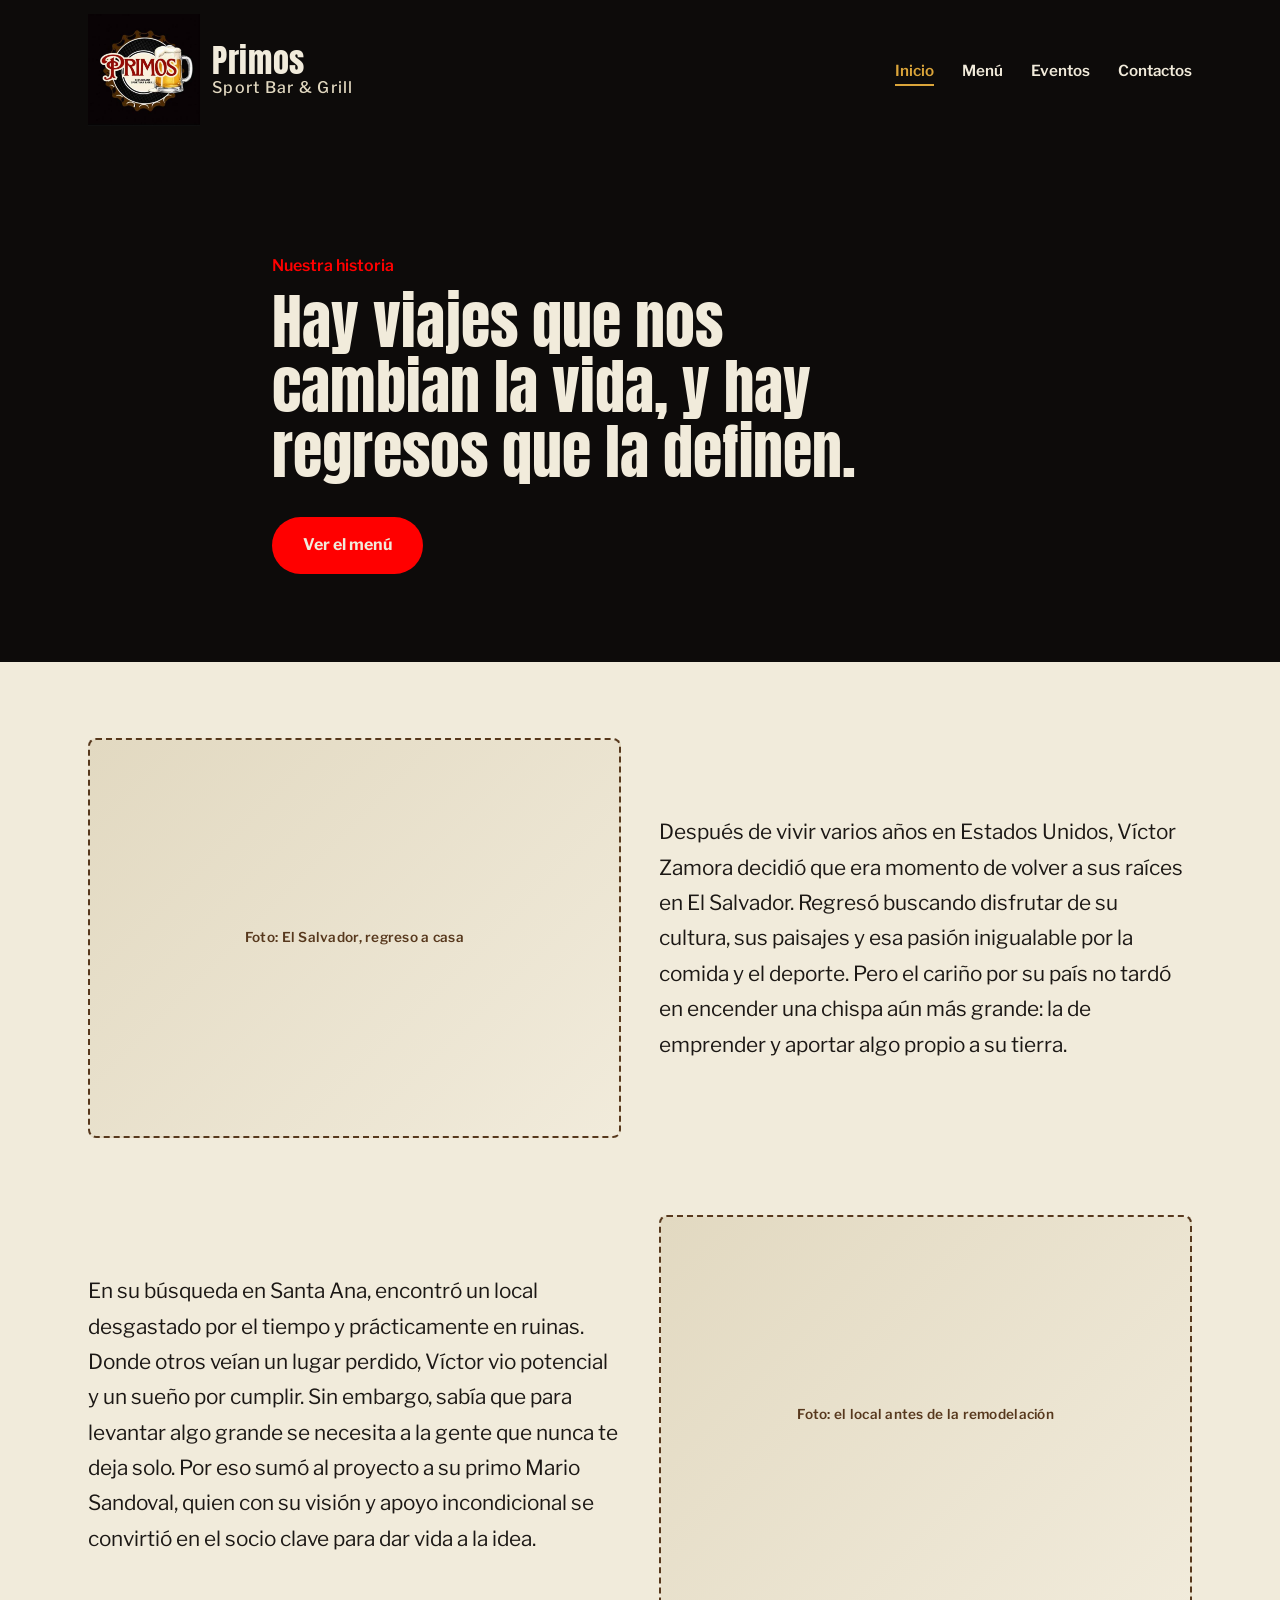
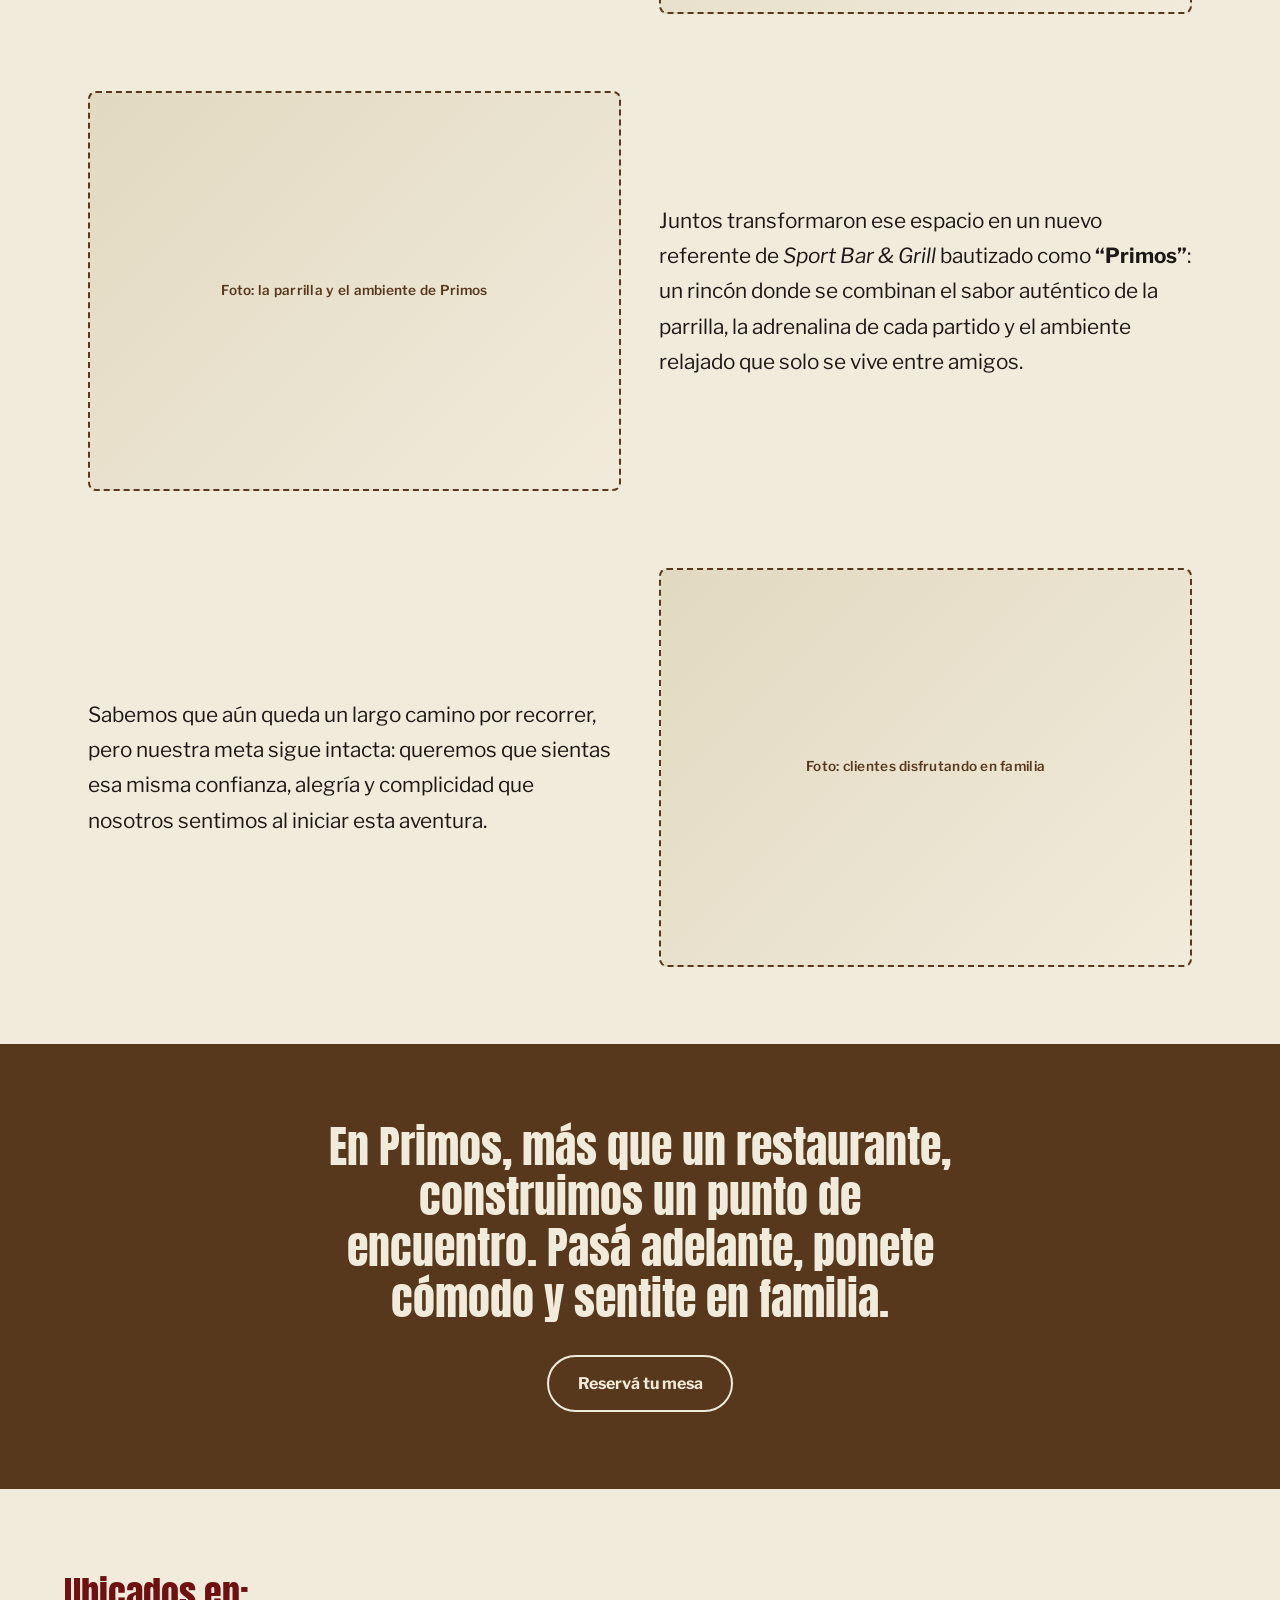
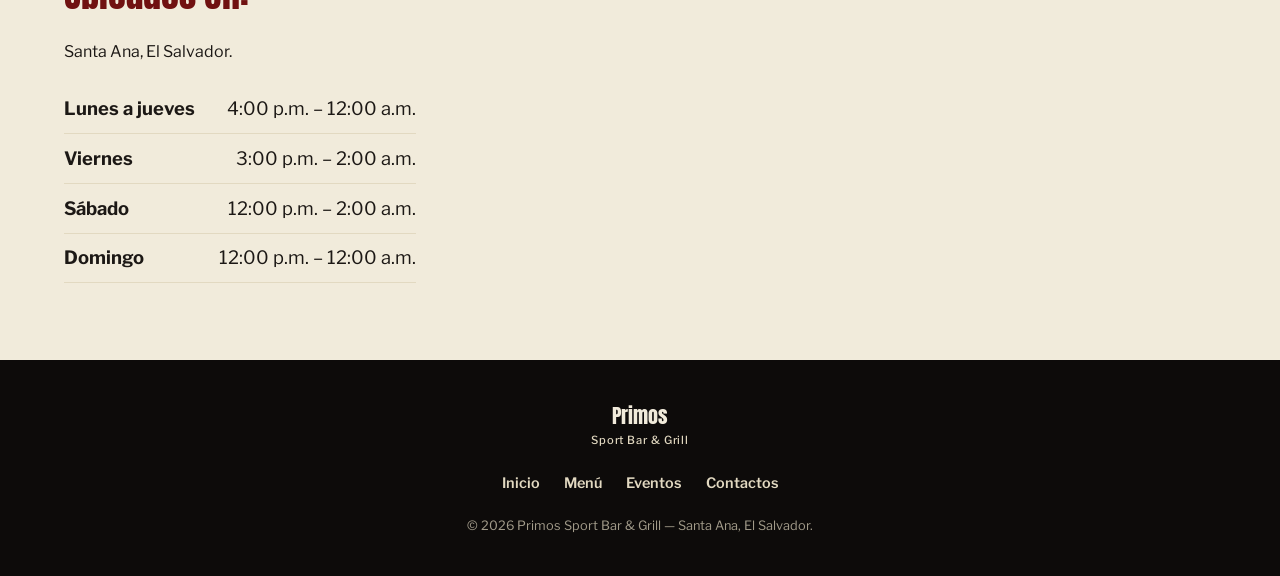
==== index.html @ 7d87e55e "css commit" ====
<!DOCTYPE html>
<html lang="es">
<head>
  <meta charset="UTF-8">
  <meta name="viewport" content="width=device-width, initial-scale=1.0">
  <title>Primos Sport Bar &amp; Grill | Santa Ana, El Salvador</title>
  <meta name="description" content="Primos Sport Bar & Grill en Santa Ana, El Salvador: parrilla, deporte y ambiente familiar en un mismo lugar.">

  <!-- Tipografías: Anton para titulares de impacto, Libre Franklin para el resto del contenido -->
  <link rel="preconnect" href="https://fonts.googleapis.com">
  <link rel="preconnect" href="https://fonts.gstatic.com" crossorigin>
  <link href="https://fonts.googleapis.com/css2?family=Anton&family=Libre+Franklin:ital,wght@0,400;0,500;0,600;0,700;1,400&display=swap" rel="stylesheet">

  <link rel="stylesheet" href="css/styles.css">
</head>
<body>

  <!-- ===================== ENCABEZADO Y NAVEGACIÓN ===================== -->
  <header class="site-header">
    <div class="site-header__inner">

      <!-- Espacio reservado para el logo definitivo del restaurante -->
      <a href="index.html" class="logo-slot" aria-label="Primos Sport Bar & Grill, ir al inicio">
           <img src="img/primos_logos.jpg" alt="LOGO" class="logo-slot__img">
        <span class="logo-slot__wordmark">Primos<span class="logo-slot__tag">Sport Bar &amp; Grill</span></span>
      </a>

      <nav class="main-nav" aria-label="Navegación principal">
        <ul>
          <li><a href="index.html" aria-current="page">Inicio</a></li>
          <li><a href="menu.html">Menú</a></li>
          <li><a href="eventos.html">Eventos</a></li>
          <li><a href="contactos.html">Contactos</a></li>
        </ul>
      </nav>

    </div>
  </header>

  <main>

    <!-- ===================== HERO / PRIMERA LÍNEA EN GRANDE ===================== -->
    <section class="hero">
      <div class="hero__inner">
        <p class="hero__eyebrow">Nuestra historia</p>
        <h1 class="hero__line">Hay viajes que nos cambian la vida, y hay regresos que la definen.</h1>
        <a href="menu.html" class="btn btn--primary hero__cta">Ver el menú</a>
      </div>
    </section>

    <!-- ===================== HISTORIA: PÁRRAFOS CON IMAGEN AL LADO ===================== -->
    <section class="story" aria-label="Historia de Primos">

      <article class="story__row">
        <div class="story__media" aria-hidden="true">
          <div class="story__photo-slot">
            <span>Foto: El Salvador, regreso a casa</span>
          </div>
        </div>
        <div class="story__text">
          <p>Después de vivir varios años en Estados Unidos, Víctor Zamora decidió que era momento de volver a sus raíces en El Salvador. Regresó buscando disfrutar de su cultura, sus paisajes y esa pasión inigualable por la comida y el deporte. Pero el cariño por su país no tardó en encender una chispa aún más grande: la de emprender y aportar algo propio a su tierra.</p>
        </div>
      </article>

      <article class="story__row story__row--reverse">
        <div class="story__media" aria-hidden="true">
          <div class="story__photo-slot">
            <span>Foto: el local antes de la remodelación</span>
          </div>
        </div>
        <div class="story__text">
          <p>En su búsqueda en Santa Ana, encontró un local desgastado por el tiempo y prácticamente en ruinas. Donde otros veían un lugar perdido, Víctor vio potencial y un sueño por cumplir. Sin embargo, sabía que para levantar algo grande se necesita a la gente que nunca te deja solo. Por eso sumó al proyecto a su primo Mario Sandoval, quien con su visión y apoyo incondicional se convirtió en el socio clave para dar vida a la idea.</p>
        </div>
      </article>

      <article class="story__row">
        <div class="story__media" aria-hidden="true">
          <div class="story__photo-slot">
            <span>Foto: la parrilla y el ambiente de Primos</span>
          </div>
        </div>
        <div class="story__text">
          <p>Juntos transformaron ese espacio en un nuevo referente de <em>Sport Bar &amp; Grill</em> bautizado como <strong>“Primos”</strong>: un rincón donde se combinan el sabor auténtico de la parrilla, la adrenalina de cada partido y el ambiente relajado que solo se vive entre amigos.</p>
        </div>
      </article>

      <article class="story__row story__row--reverse">
        <div class="story__media" aria-hidden="true">
          <div class="story__photo-slot">
            <span>Foto: clientes disfrutando en familia</span>
          </div>
        </div>
        <div class="story__text">
          <p>Sabemos que aún queda un largo camino por recorrer, pero nuestra meta sigue intacta: queremos que sientas esa misma confianza, alegría y complicidad que nosotros sentimos al iniciar esta aventura.</p>
        </div>
      </article>

    </section>

    <!-- ===================== CIERRE / LLAMADA A LA ACCIÓN EN GRANDE ===================== -->
    <section class="cta">
      <div class="cta__inner">
        <p class="cta__line">En Primos, más que un restaurante, construimos un punto de encuentro. Pasá adelante, ponete cómodo y sentite en familia.</p>
        <a href="contactos.html" class="btn btn--ghost">Reservá tu mesa</a>
      </div>
    </section>

    <!-- ===================== UBICACIÓN ===================== -->
    <section class="location" aria-labelledby="ubicacion-titulo">
      <div class="location__inner">
        <div class="location__text">
          <h2 id="ubicacion-titulo">Ubicados en:</h2>
          <p>Santa Ana, El Salvador.</p>
          <dl class="hours">
          <div class="hours__row">
            <dt>Lunes a jueves</dt>
              <dd><time>4:00 p.m.</time> – <time>12:00 a.m.</time></dd>
          </div>
          <div class="hours__row">
            <dt>Viernes</dt>
              <dd><time>3:00 p.m.</time> – <time>2:00 a.m.</time></dd>
          </div>
          <div class="hours__row">
            <dt>Sábado</dt>
              <dd><time>12:00 p.m.</time> – <time>2:00 a.m.</time></dd>
          </div>
          <div class="hours__row">
            <dt>Domingo</dt>
              <dd><time>12:00 p.m.</time> – <time>12:00 a.m.</time></dd>
          </div>
          </dl>
        </div>
        <div class="location__map">
          <!-- Mapa de referencia; se ajustará el punto exacto cuando se confirme la dirección final -->
          <iframe
            title="Ubicación de Primos Sport Bar & Grill en Santa Ana, El Salvador"
            src="https://www.google.com/maps/embed?pb=!1m18!1m12!1m3!1d3871.67476784816!2d-89.57222852582801!3d13.97795429201928!2m3!1f0!2f0!3f0!3m2!1i1024!2i768!4f13.1!3m3!1m2!1s0x8f62e900625b435f%3A0x1574dca2bbc0689b!2sPRIMOS%20SPORT%20BAR%20%26%20GRILL!5e0!3m2!1ses-419!2sus!4v1790543238806!5m2!1ses-419!2sus" width="600" height="450" style="border:0;" allowfullscreen="" loading="lazy" referrerpolicy="strict-origin-when-cross-origin"
            loading="lazy"
            referrerpolicy="no-referrer-when-downgrade">
          </iframe>
        </div>
      </div>
    </section>

  </main>

  <!-- ===================== PIE DE PÁGINA ===================== -->
  <footer class="site-footer">
    <div class="site-footer__inner">
      <p class="site-footer__brand">Primos <span>Sport Bar &amp; Grill</span></p>
      <nav aria-label="Navegación del pie de página">
        <ul>
          <li><a href="index.html">Inicio</a></li>
          <li><a href="menu.html">Menú</a></li>
          <li><a href="eventos.html">Eventos</a></li>
          <li><a href="contactos.html">Contactos</a></li>
        </ul>
      </nav>
      <p class="site-footer__copy">&copy; 2026 Primos Sport Bar &amp; Grill — Santa Ana, El Salvador.</p>
    </div>
  </footer>

</body>
</html>
---- css/styles.css ----
/* =========================================================
   PRIMOS SPORT BAR & GRILL — Hoja de estilos (página Inicio)
   Paleta y tipografía definidas aquí se reutilizarán en las
   páginas de Menú, Eventos y Contactos para mantener una
   identidad visual consistente en todo el sitio.
   ========================================================= */

/* ---------- Tokens de diseño ---------- */
:root {
  /* Color — tomado directamente del logo de Primos:
     fondo negro, círculo crema, rótulo rojo vino, corona
     de tapa de botella en cuero/marrón y chop de cerveza dorado */
  --charcoal: #0d0b0a;          /* negro del fondo del logo */
  --charcoal-soft: #1c1815;
  --parchment: #f1ebdb;          /* crema del círculo interior */
  --parchment-dim: #e2d9c1;
  --flame: #ff0000;              /* rojo vino de "PRIMOS" */
  --flame-dark: #701111;
  --field: #57381d;              /* marrón cuero de la corona de tapa de botella */
  --gold: #dba53a;                /* dorado del chop de cerveza */
  --ink: #1c1815;
  --paper: #f1ebdb;

  /* Tipografía */
  --font-display: 'Anton', 'Arial Narrow', sans-serif;
  --font-body: 'Libre Franklin', 'Segoe UI', sans-serif;

  /* Espaciado */
  --gap-section: clamp(3rem, 6vw, 6rem);
  --gap-inner: clamp(1.25rem, 3vw, 2.5rem);
  --max-width: 72rem;
}

/* ---------- Reinicio básico ---------- */
* {
  box-sizing: border-box;
}

html {
  scroll-behavior: smooth;
}

body {
  margin: 0;
  font-family: var(--font-body);
  color: var(--ink);
  background: var(--paper);
  line-height: 1.6;
}

img {
  max-width: 100%;
  display: block;
}
.logo-slot__img {
  height: 7rem;
  width: auto;
}

a {
  color: inherit;
}

.btn {
  display: inline-block;
  font-family: var(--font-body);
  font-weight: 700;
  text-decoration: none;
  padding: 0.85em 1.8em;
  border-radius: 999px;
  border: 2px solid transparent;
  transition: transform 0.15s ease, background-color 0.15s ease;
}

.btn:hover,
.btn:focus-visible {
  transform: translateY(-2px);
}

.btn--primary {
  background: var(--flame);
  color: var(--parchment);
}

.btn--primary:hover,
.btn--primary:focus-visible {
  background: var(--flame-dark);
}

.btn--ghost {
  background: transparent;
  border-color: var(--parchment);
  color: var(--parchment);
}

.btn--ghost:hover,
.btn--ghost:focus-visible {
  background: var(--parchment);
  color: var(--field);
}

:focus-visible {
  outline: 3px solid var(--gold);
  outline-offset: 3px;
}

@media (prefers-reduced-motion: reduce) {
  * {
    scroll-behavior: auto !important;
    transition: none !important;
  }
}

/* =========================================================
   ENCABEZADO Y NAVEGACIÓN
   ========================================================= */
.site-header {
  background: var(--charcoal);
  color: var(--parchment);
  position: sticky;
  top: 0;
  z-index: 10;
}

.site-header__inner {
  max-width: var(--max-width);
  margin: 0 auto;
  padding: 0.9rem 1.5rem;
  display: flex;
  align-items: center;
  justify-content: space-between;
  gap: 1.5rem;
  flex-wrap: wrap;
}

.logo-slot {
  display: flex;
  align-items: center;
  gap: 0.75rem;
  text-decoration: none;
  color: inherit;
}

.logo-slot__placeholder {
  width: 3rem;
  height: 3rem;
  border: 2px dashed var(--flame);
  border-radius: 50%;
  display: flex;
  align-items: center;
  justify-content: center;
  font-family: var(--font-body);
  font-size: 0.6rem;
  letter-spacing: 0.05em;
  color: var(--flame);
  flex-shrink: 0;
}

.logo-slot__wordmark {
  font-family: var(--font-display);
  font-size: 2rem;
  letter-spacing: 0.02em;
  line-height: 1;
  display: flex;
  flex-direction: column;
}

.logo-slot__tag {
  font-family: var(--font-body);
  font-size: 1rem;
  font-weight: 500;
  letter-spacing: 0.08em;
  color: var(--parchment-dim);
  margin-top: 0.2rem;
}

.main-nav ul {
  list-style: none;
  display: flex;
  gap: 1.75rem;
  margin: 0;
  padding: 0;
  flex-wrap: wrap;
}

.main-nav a {
  text-decoration: none;
  font-weight: 600;
  font-size: 0.95rem;
  padding-bottom: 0.3rem;
  border-bottom: 2px solid transparent;
}

.main-nav a:hover,
.main-nav a:focus-visible {
  border-bottom-color: var(--flame);
}

.main-nav a[aria-current="page"] {
  border-bottom-color: var(--gold);
  color: var(--gold);
}

/* =========================================================
   HERO
   ========================================================= */
.hero {
  background: var(--charcoal);
  color: var(--parchment);
  padding: clamp(3.5rem, 10vw, 7rem) 1.5rem clamp(3rem, 8vw, 5.5rem);
}

.hero__inner {
  max-width: 46rem;
  margin: 0 auto;
  text-align: left;
}

.hero__eyebrow {
  font-family: var(--font-body);
  font-weight: 600;
  color: var(--flame);
  margin: 0 0 0.75rem;
  font-size: 1rem;
}

.hero__line {
  font-family: var(--font-display);
  font-weight: 400;
  font-size: clamp(2.25rem, 6vw, 3.75rem);
  line-height: 1.08;
  margin: 0 0 2rem;
  text-wrap: balance;
}

/* =========================================================
   HISTORIA — filas alternadas de texto e imagen
   ========================================================= */
.story {
  max-width: var(--max-width);
  margin: 0 auto;
  padding: var(--gap-section) 1.5rem;
  display: flex;
  flex-direction: column;
  gap: var(--gap-section);
}

.story__row {
  display: flex;
  align-items: center;
  gap: var(--gap-inner);
}

.story__row--reverse {
  flex-direction: row-reverse;
}

.story__media,
.story__text {
  flex: 1 1 0;
  min-width: 0;
}

.story__photo-slot {
  aspect-ratio: 4 / 3;
  border-radius: 0.5rem;
  border: 2px dashed var(--field);
  background: linear-gradient(135deg, var(--parchment-dim), var(--parchment));
  display: flex;
  align-items: center;
  justify-content: center;
  text-align: center;
  padding: 1.5rem;
}

.story__photo-slot span {
  font-size: 0.85rem;
  font-weight: 600;
  color: var(--field);
  letter-spacing: 0.02em;
}

.story__text p {
  font-size: 1.3rem;
  line-height: 1.7;
  max-width: 34rem;
  margin: 0;
}

/* =========================================================
   CIERRE / CALL TO ACTION
   ========================================================= */
.cta {
  background: var(--field);
  color: var(--parchment);
  padding: var(--gap-section) 1.5rem;
}

.cta__inner {
  max-width: 40rem;
  margin: 0 auto;
  text-align: center;
}

.cta__line {
  font-family: var(--font-display);
  font-weight: 400;
  font-size: clamp(1.75rem, 4.5vw, 2.75rem);
  line-height: 1.15;
  margin: 0 0 2rem;
  text-wrap: balance;
}

/* =========================================================
   UBICACIÓN
   ========================================================= */
.location {
  padding: var(--gap-section) 1.5rem;
  background: var(--parchment);
}

.location__inner {
  max-width: var(--max-width);
  margin: 0 auto;
  display: flex;
  gap: var(--gap-inner);
  align-items: stretch;
  flex-wrap: wrap;
}

.location__text,
.location__map {
  flex: 1 1 20rem;
  min-width: 0;
}

.location__text h2 {
  font-family: var(--font-display);
  font-weight: 400;
  font-size: clamp(1.75rem, 4vw, 2.25rem);
  margin: 0 0 0.75rem;
  color: var(--flame-dark);
}

.hours {
  margin: 1.25rem 0 0;
}

.hours__row {
  display: flex;
  justify-content: space-between;
  gap: 1rem;
  padding: 0.6rem 0;   /* antes 0.4rem */
  border-bottom: 1px solid var(--parchment-dim);
  max-width: 22rem;
}

.hours__row dt {
  font-weight: 700;
  font-size: 1.15rem;   /* antes no tenía tamaño propio, heredaba el normal */
}

.hours__row dd {
  margin: 0;
  color: var(--charcoal-soft);
  font-size: 1.15rem;   /* mismo tamaño para que quede parejo */
}
.location__map iframe {
  width: 100%;
  height: 100%;
  min-height: 18rem;
  border: 0;
  border-radius: 0.5rem;
}

/* =========================================================
   PIE DE PÁGINA
   ========================================================= */
.site-footer {
  background: var(--charcoal);
  color: var(--parchment-dim);
  padding: 2.5rem 1.5rem;
}

.site-footer__inner {
  max-width: var(--max-width);
  margin: 0 auto;
  display: grid;
  gap: 1.25rem;
  justify-items: center;
  text-align: center;
}

.site-footer__brand {
  font-family: var(--font-display);
  font-size: 1.25rem;
  color: var(--parchment);
  margin: 0;
}

.site-footer__brand span {
  font-family: var(--font-body);
  font-size: 0.7rem;
  font-weight: 500;
  letter-spacing: 0.08em;
  display: block;
  color: var(--parchment-dim);
}

.site-footer nav ul {
  list-style: none;
  display: flex;
  gap: 1.5rem;
  margin: 0;
  padding: 0;
  flex-wrap: wrap;
  justify-content: center;
}

.site-footer nav a {
  text-decoration: none;
  font-size: 0.9rem;
  font-weight: 600;
}

.site-footer nav a:hover,
.site-footer nav a:focus-visible {
  color: var(--flame);
}

.site-footer__copy {
  font-size: 0.8rem;
  margin: 0;
  opacity: 0.7;
}

/* =========================================================
   RESPONSIVE — móviles y pantallas angostas
   ========================================================= */
@media (max-width: 700px) {
  .story__row,
  .story__row--reverse {
    flex-direction: column;
    align-items: stretch;
  }

  .story__text p {
    max-width: none;
  }

  .site-header__inner {
    justify-content: center;
    text-align: center;
  }

  .main-nav ul {
    justify-content: center;
  }
}
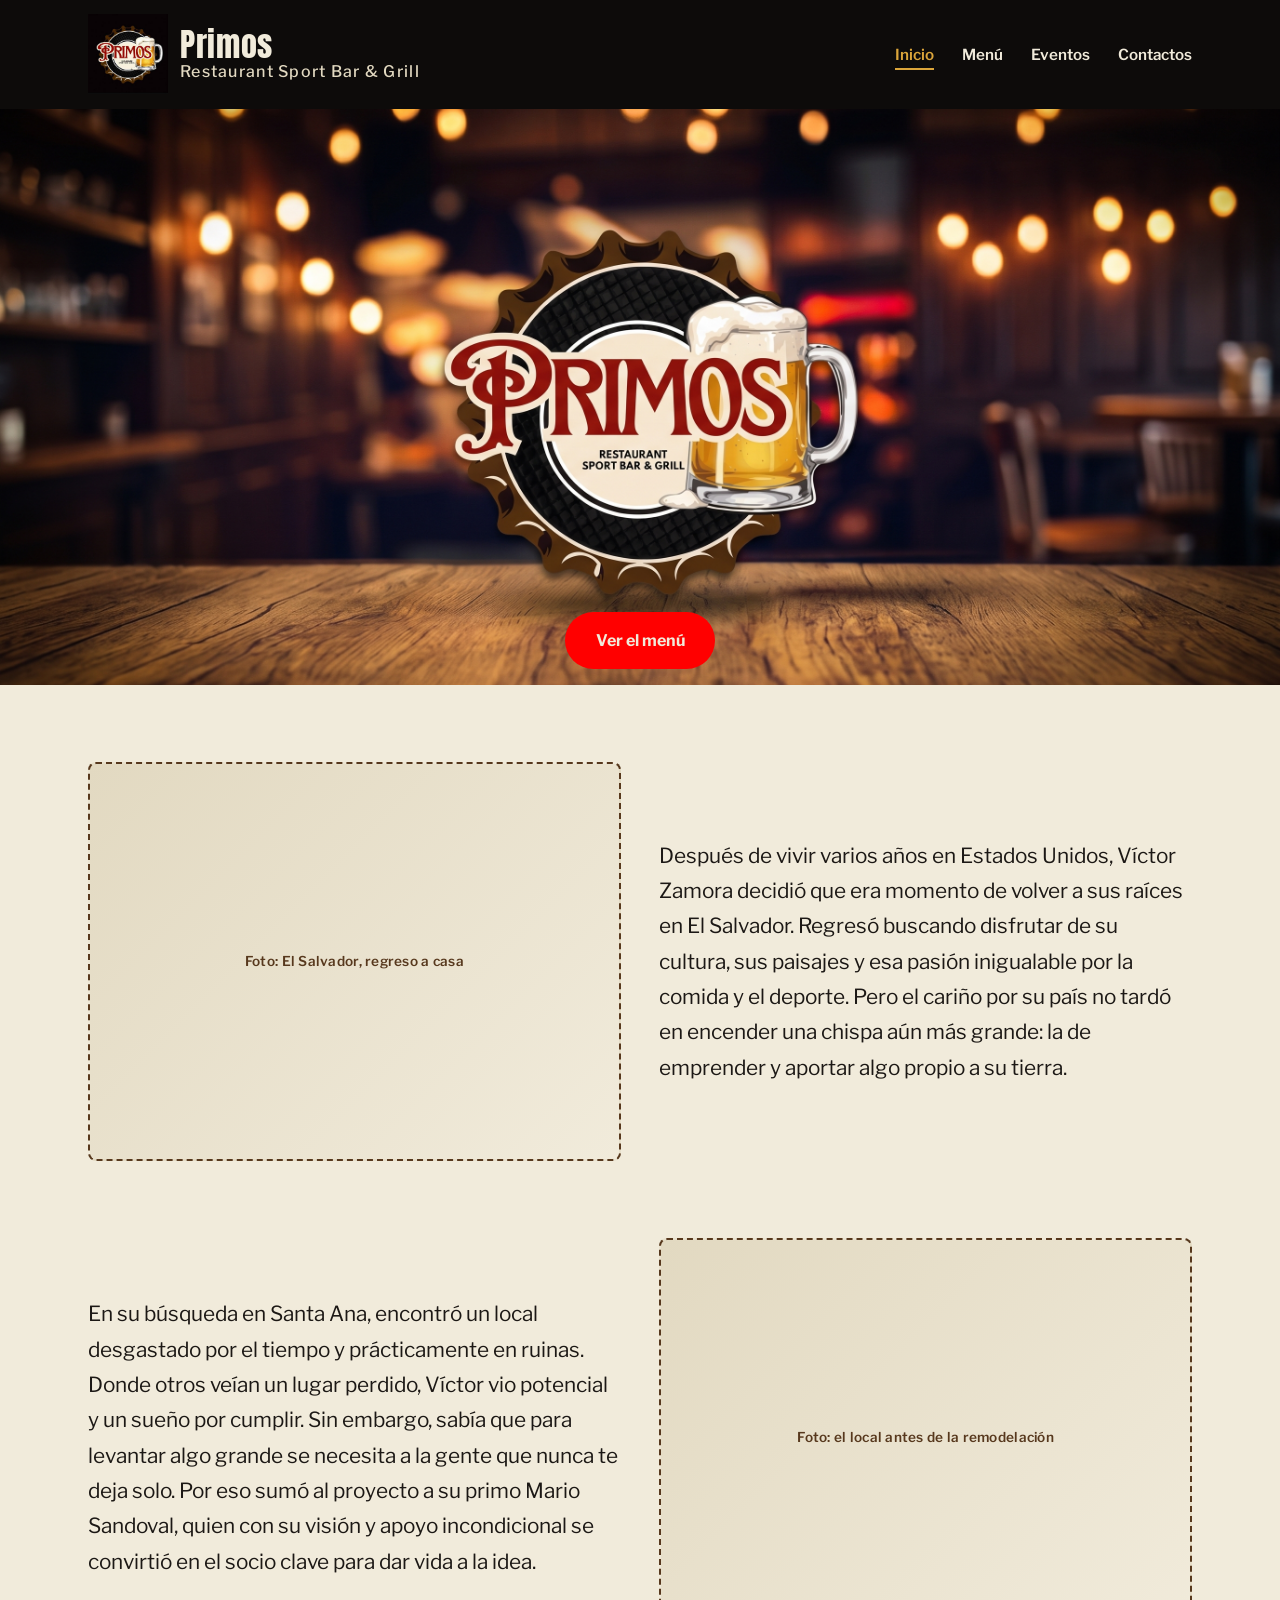
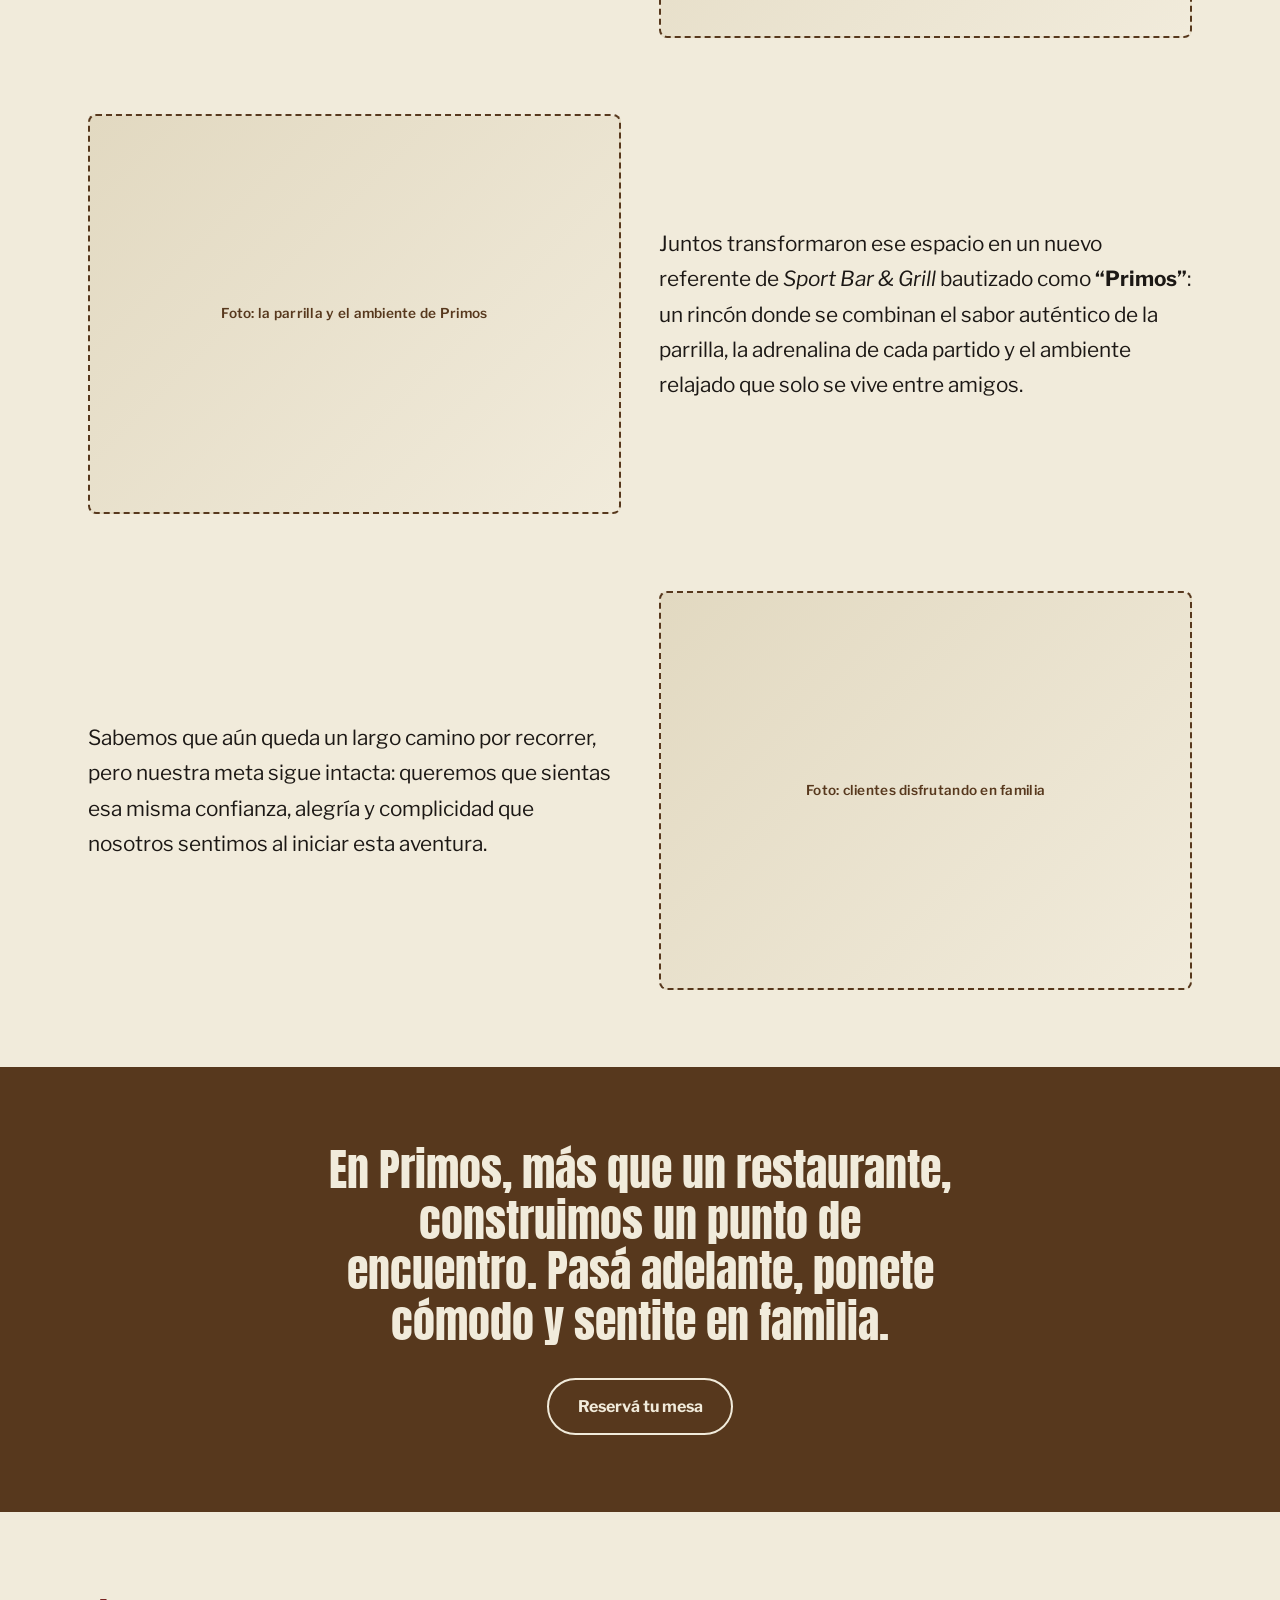
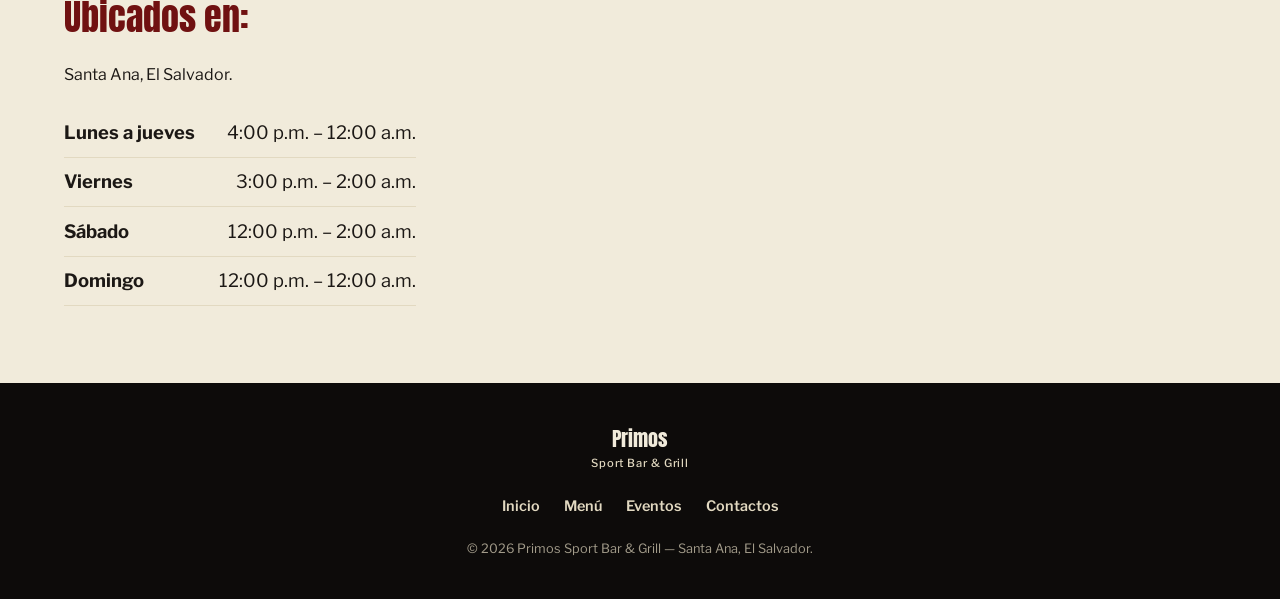
==== commit e19c9317: "inicio update" ====
--- a/index.html
+++ b/index.html
@@ -5,12 +5,7 @@
   <meta name="viewport" content="width=device-width, initial-scale=1.0">
   <title>Primos Sport Bar &amp; Grill | Santa Ana, El Salvador</title>
   <meta name="description" content="Primos Sport Bar & Grill en Santa Ana, El Salvador: parrilla, deporte y ambiente familiar en un mismo lugar.">
-
-  <!-- Tipografías: Anton para titulares de impacto, Libre Franklin para el resto del contenido -->
-  <link rel="preconnect" href="https://fonts.googleapis.com">
-  <link rel="preconnect" href="https://fonts.gstatic.com" crossorigin>
-  <link href="https://fonts.googleapis.com/css2?family=Anton&family=Libre+Franklin:ital,wght@0,400;0,500;0,600;0,700;1,400&display=swap" rel="stylesheet">
-
+  
   <link rel="stylesheet" href="css/styles.css">
 </head>
 <body>
@@ -22,7 +17,7 @@
       <!-- Espacio reservado para el logo definitivo del restaurante -->
       <a href="index.html" class="logo-slot" aria-label="Primos Sport Bar & Grill, ir al inicio">
            <img src="img/primos_logos.jpg" alt="LOGO" class="logo-slot__img">
-        <span class="logo-slot__wordmark">Primos<span class="logo-slot__tag">Sport Bar &amp; Grill</span></span>
+        <span class="logo-slot__wordmark">Primos<span class="logo-slot__tag"> Restaurant Sport Bar &amp; Grill</span></span>
       </a>
 
       <nav class="main-nav" aria-label="Navegación principal">
@@ -42,8 +37,7 @@
     <!-- ===================== HERO / PRIMERA LÍNEA EN GRANDE ===================== -->
     <section class="hero">
       <div class="hero__inner">
-        <p class="hero__eyebrow">Nuestra historia</p>
-        <h1 class="hero__line">Hay viajes que nos cambian la vida, y hay regresos que la definen.</h1>
+        <h1 class="visually-hidden">Primos Restaurant, Sport Bar &amp; Grill</h1>
         <a href="menu.html" class="btn btn--primary hero__cta">Ver el menú</a>
       </div>
     </section>
@@ -134,7 +128,8 @@
           <!-- Mapa de referencia; se ajustará el punto exacto cuando se confirme la dirección final -->
           <iframe
             title="Ubicación de Primos Sport Bar & Grill en Santa Ana, El Salvador"
-            src="https://www.google.com/maps/embed?pb=!1m18!1m12!1m3!1d3871.67476784816!2d-89.57222852582801!3d13.97795429201928!2m3!1f0!2f0!3f0!3m2!1i1024!2i768!4f13.1!3m3!1m2!1s0x8f62e900625b435f%3A0x1574dca2bbc0689b!2sPRIMOS%20SPORT%20BAR%20%26%20GRILL!5e0!3m2!1ses-419!2sus!4v1790543238806!5m2!1ses-419!2sus" width="600" height="450" style="border:0;" allowfullscreen="" loading="lazy" referrerpolicy="strict-origin-when-cross-origin"
+            src="https://www.google.com/maps/embed?pb=!1m18!1m12!1m3!1d3871.67476784816!2d-89.57222852582801!3d13.97795429201928!2m3!1f0!2f0!3f0!3m2!1i1024!2i768!4f13.1!3m3!1m2!1s0x8f62e900625b435f%3A0x1574dca2bbc0689b!2sPRIMOS%20SPORT%20BAR%20%26%20GRILL!5e0!3m2!1ses-419!2sus!4v1790543238806!5m2!1ses-419!2sus" 
+            allowfullscreen
             loading="lazy"
             referrerpolicy="no-referrer-when-downgrade">
           </iframe>
--- a/css/styles.css
+++ b/css/styles.css
@@ -1,23 +1,14 @@
-/* =========================================================
-   PRIMOS SPORT BAR & GRILL — Hoja de estilos (página Inicio)
-   Paleta y tipografía definidas aquí se reutilizarán en las
-   páginas de Menú, Eventos y Contactos para mantener una
-   identidad visual consistente en todo el sitio.
-   ========================================================= */
-
-/* ---------- Tokens de diseño ---------- */
+@import url('https://fonts.googleapis.com/css2?family=Anton&family=Libre+Franklin:ital,wght@0,400;0,500;0,600;0,700;1,400&display=swap');
+
 :root {
-  /* Color — tomado directamente del logo de Primos:
-     fondo negro, círculo crema, rótulo rojo vino, corona
-     de tapa de botella en cuero/marrón y chop de cerveza dorado */
-  --charcoal: #0d0b0a;          /* negro del fondo del logo */
+  --charcoal: #0d0b0a;         
   --charcoal-soft: #1c1815;
-  --parchment: #f1ebdb;          /* crema del círculo interior */
+  --parchment: #f1ebdb;         
   --parchment-dim: #e2d9c1;
-  --flame: #ff0000;              /* rojo vino de "PRIMOS" */
+  --flame: #ff0000;              
   --flame-dark: #701111;
-  --field: #57381d;              /* marrón cuero de la corona de tapa de botella */
-  --gold: #dba53a;                /* dorado del chop de cerveza */
+  --field: #57381d;              
+  --gold: #dba53a;               
   --ink: #1c1815;
   --paper: #f1ebdb;
 
@@ -51,10 +42,6 @@
 img {
   max-width: 100%;
   display: block;
-}
-.logo-slot__img {
-  height: 7rem;
-  width: auto;
 }
 
 a {
@@ -141,19 +128,9 @@
   color: inherit;
 }
 
-.logo-slot__placeholder {
-  width: 3rem;
-  height: 3rem;
-  border: 2px dashed var(--flame);
-  border-radius: 50%;
-  display: flex;
-  align-items: center;
-  justify-content: center;
-  font-family: var(--font-body);
-  font-size: 0.6rem;
-  letter-spacing: 0.05em;
-  color: var(--flame);
-  flex-shrink: 0;
+.logo-slot__img {
+  height: 5rem;
+  width: auto;
 }
 
 .logo-slot__wordmark {
@@ -205,32 +182,26 @@
    HERO
    ========================================================= */
 .hero {
-  background: var(--charcoal);
-  color: var(--parchment);
-  padding: clamp(3.5rem, 10vw, 7rem) 1.5rem clamp(3rem, 8vw, 5.5rem);
-}
-
-.hero__inner {
-  max-width: 46rem;
-  margin: 0 auto;
-  text-align: left;
-}
-
-.hero__eyebrow {
-  font-family: var(--font-body);
-  font-weight: 600;
-  color: var(--flame);
-  margin: 0 0 0.75rem;
-  font-size: 1rem;
-}
-
-.hero__line {
-  font-family: var(--font-display);
-  font-weight: 400;
-  font-size: clamp(2.25rem, 6vw, 3.75rem);
-  line-height: 1.08;
-  margin: 0 0 2rem;
-  text-wrap: balance;
+  position: relative;
+  background-color: #1a0f08;
+  background-image: url('../img/Logo_con_fondo.jpg');
+  background-size: cover;
+  background-position: center;
+  background-repeat: no-repeat;
+  height: 36rem;                 
+  display: flex;
+  align-items: flex-end;         
+  justify-content: center;      
+  padding: 0 1.5rem 1rem;
+}
+
+.visually-hidden {
+  position: absolute;
+  width: 1px;
+  height: 1px;
+  overflow: hidden;
+  clip: rect(0 0 0 0);
+  white-space: nowrap;
 }
 
 /* =========================================================
@@ -350,20 +321,20 @@
   display: flex;
   justify-content: space-between;
   gap: 1rem;
-  padding: 0.6rem 0;   /* antes 0.4rem */
+  padding: 0.6rem 0; 
   border-bottom: 1px solid var(--parchment-dim);
   max-width: 22rem;
 }
 
 .hours__row dt {
   font-weight: 700;
-  font-size: 1.15rem;   /* antes no tenía tamaño propio, heredaba el normal */
+  font-size: 1.15rem;   
 }
 
 .hours__row dd {
   margin: 0;
   color: var(--charcoal-soft);
-  font-size: 1.15rem;   /* mismo tamaño para que quede parejo */
+  font-size: 1.15rem;   
 }
 .location__map iframe {
   width: 100%;
@@ -456,4 +427,8 @@
   .main-nav ul {
     justify-content: center;
   }
-}
+
+  .hero {
+    height: 24rem;
+  }
+}
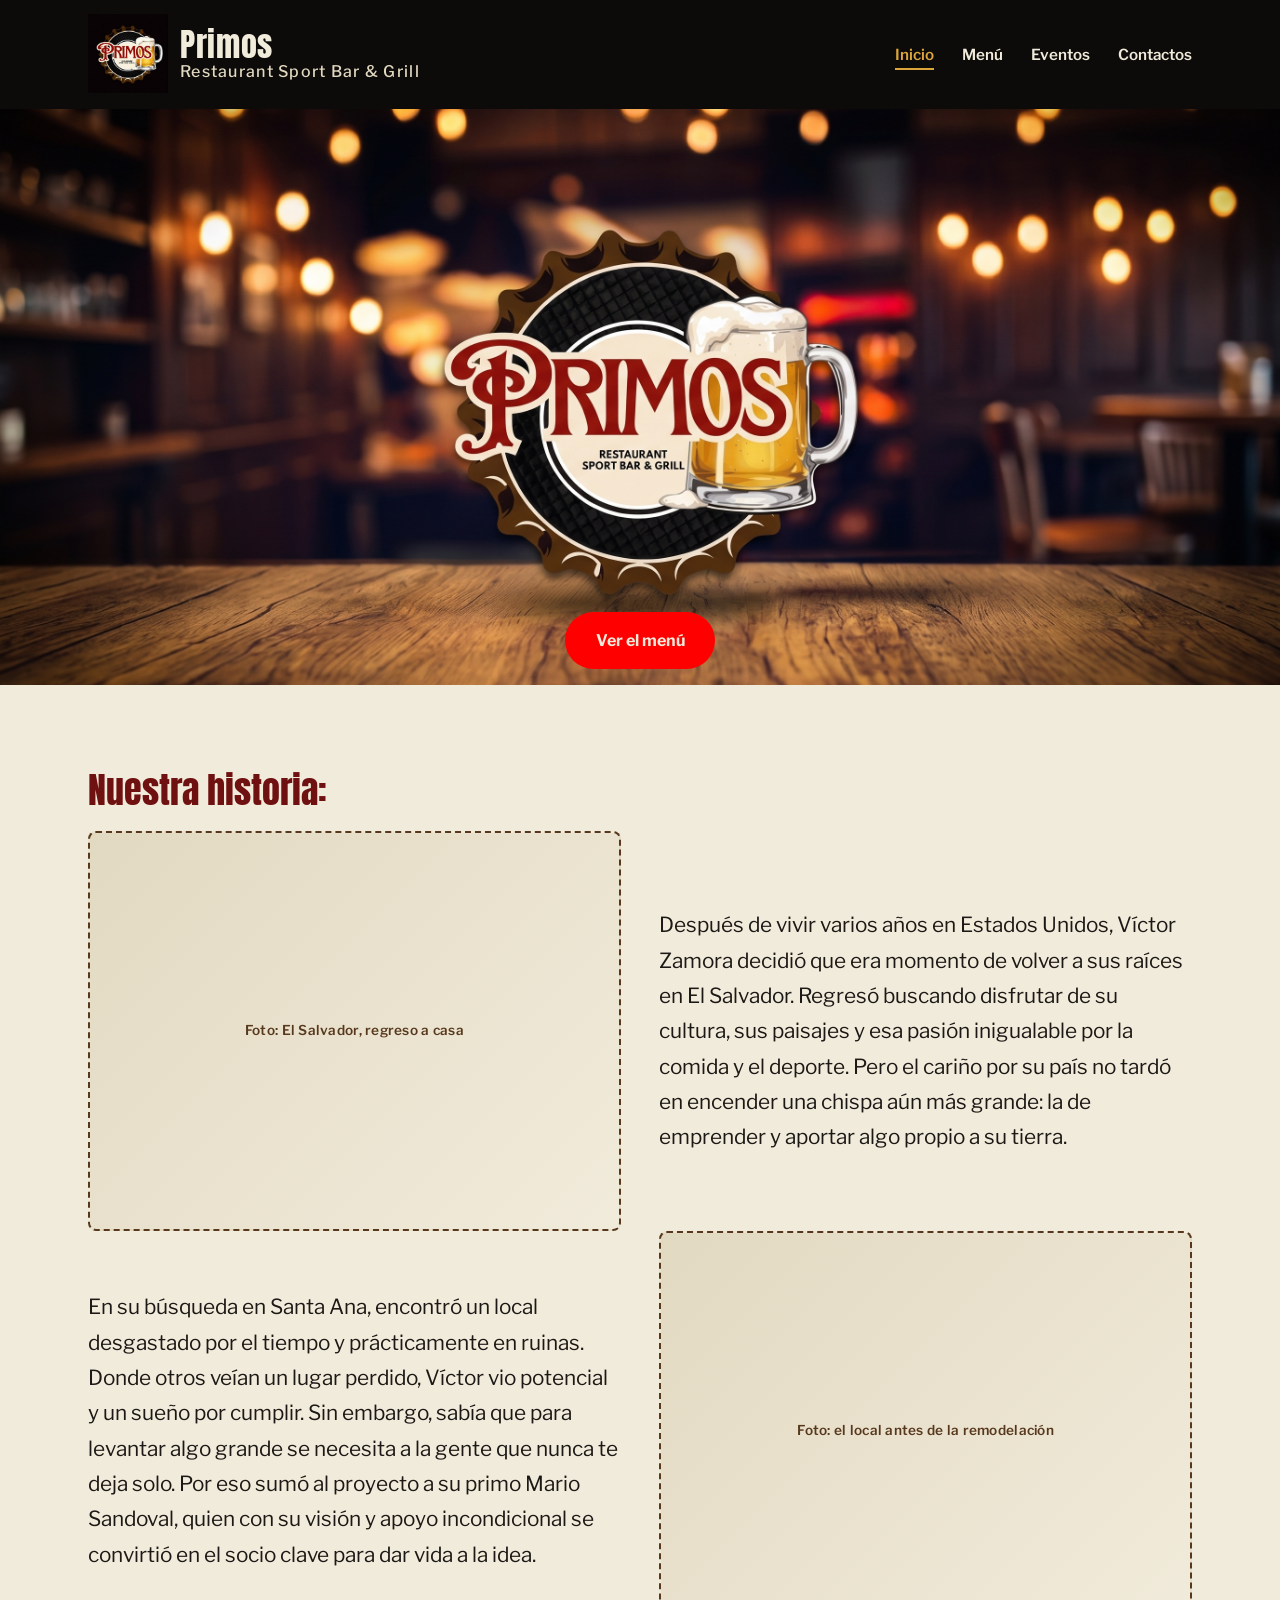
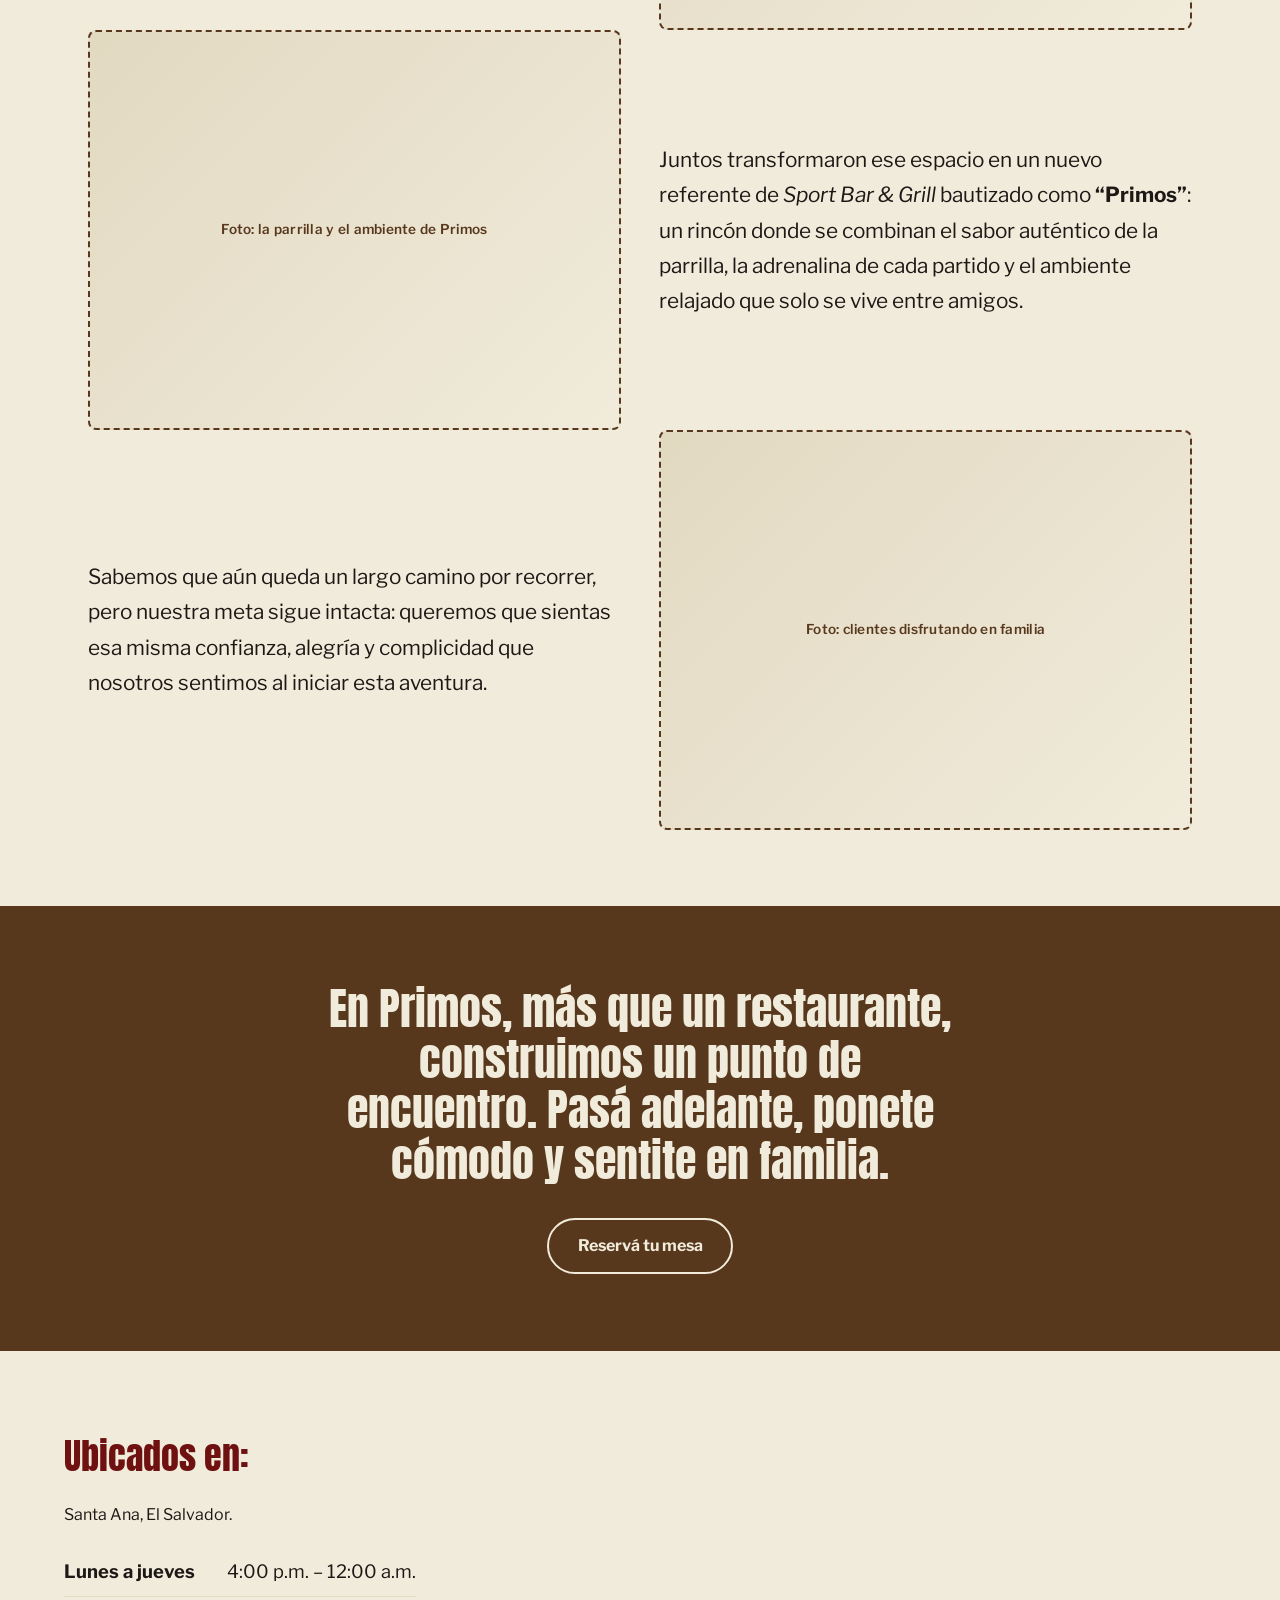
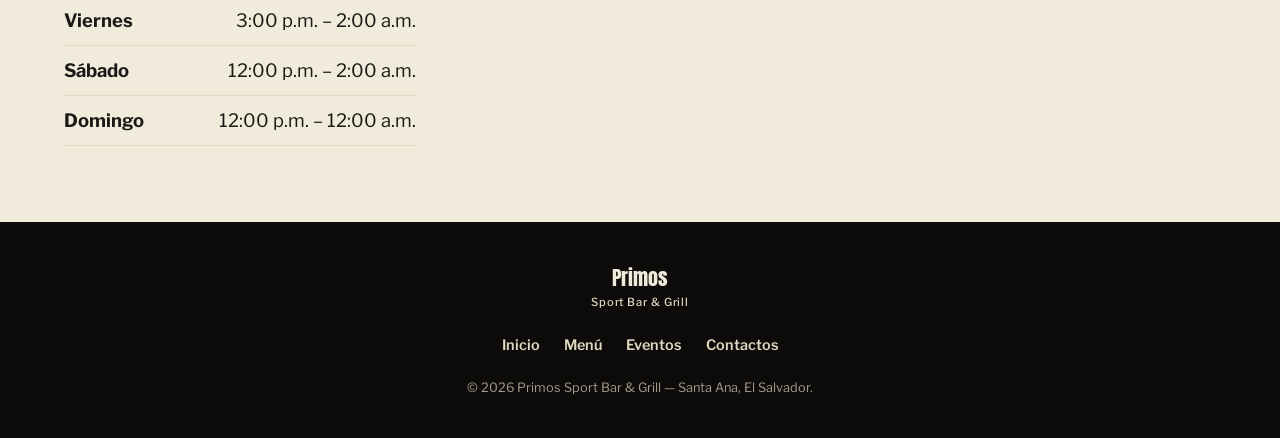
==== commit 70d6bc6c: "update" ====
--- a/index.html
+++ b/index.html
@@ -44,6 +44,7 @@
 
     <!-- ===================== HISTORIA: PÁRRAFOS CON IMAGEN AL LADO ===================== -->
     <section class="story" aria-label="Historia de Primos">
+      <h2 id="historia-titulo" class="story__title">Nuestra historia:</h2>
 
       <article class="story__row">
         <div class="story__media" aria-hidden="true">
--- a/css/styles.css
+++ b/css/styles.css
@@ -213,7 +213,15 @@
   padding: var(--gap-section) 1.5rem;
   display: flex;
   flex-direction: column;
-  gap: var(--gap-section);
+  gap: 0;
+}
+
+.story__title {
+  font-family: var(--font-display);
+  font-weight: 400;
+  font-size: clamp(1.75rem, 4vw, 2.25rem);
+  margin: 0 0 0.75rem;
+  color: var(--flame-dark);
 }
 
 .story__row {
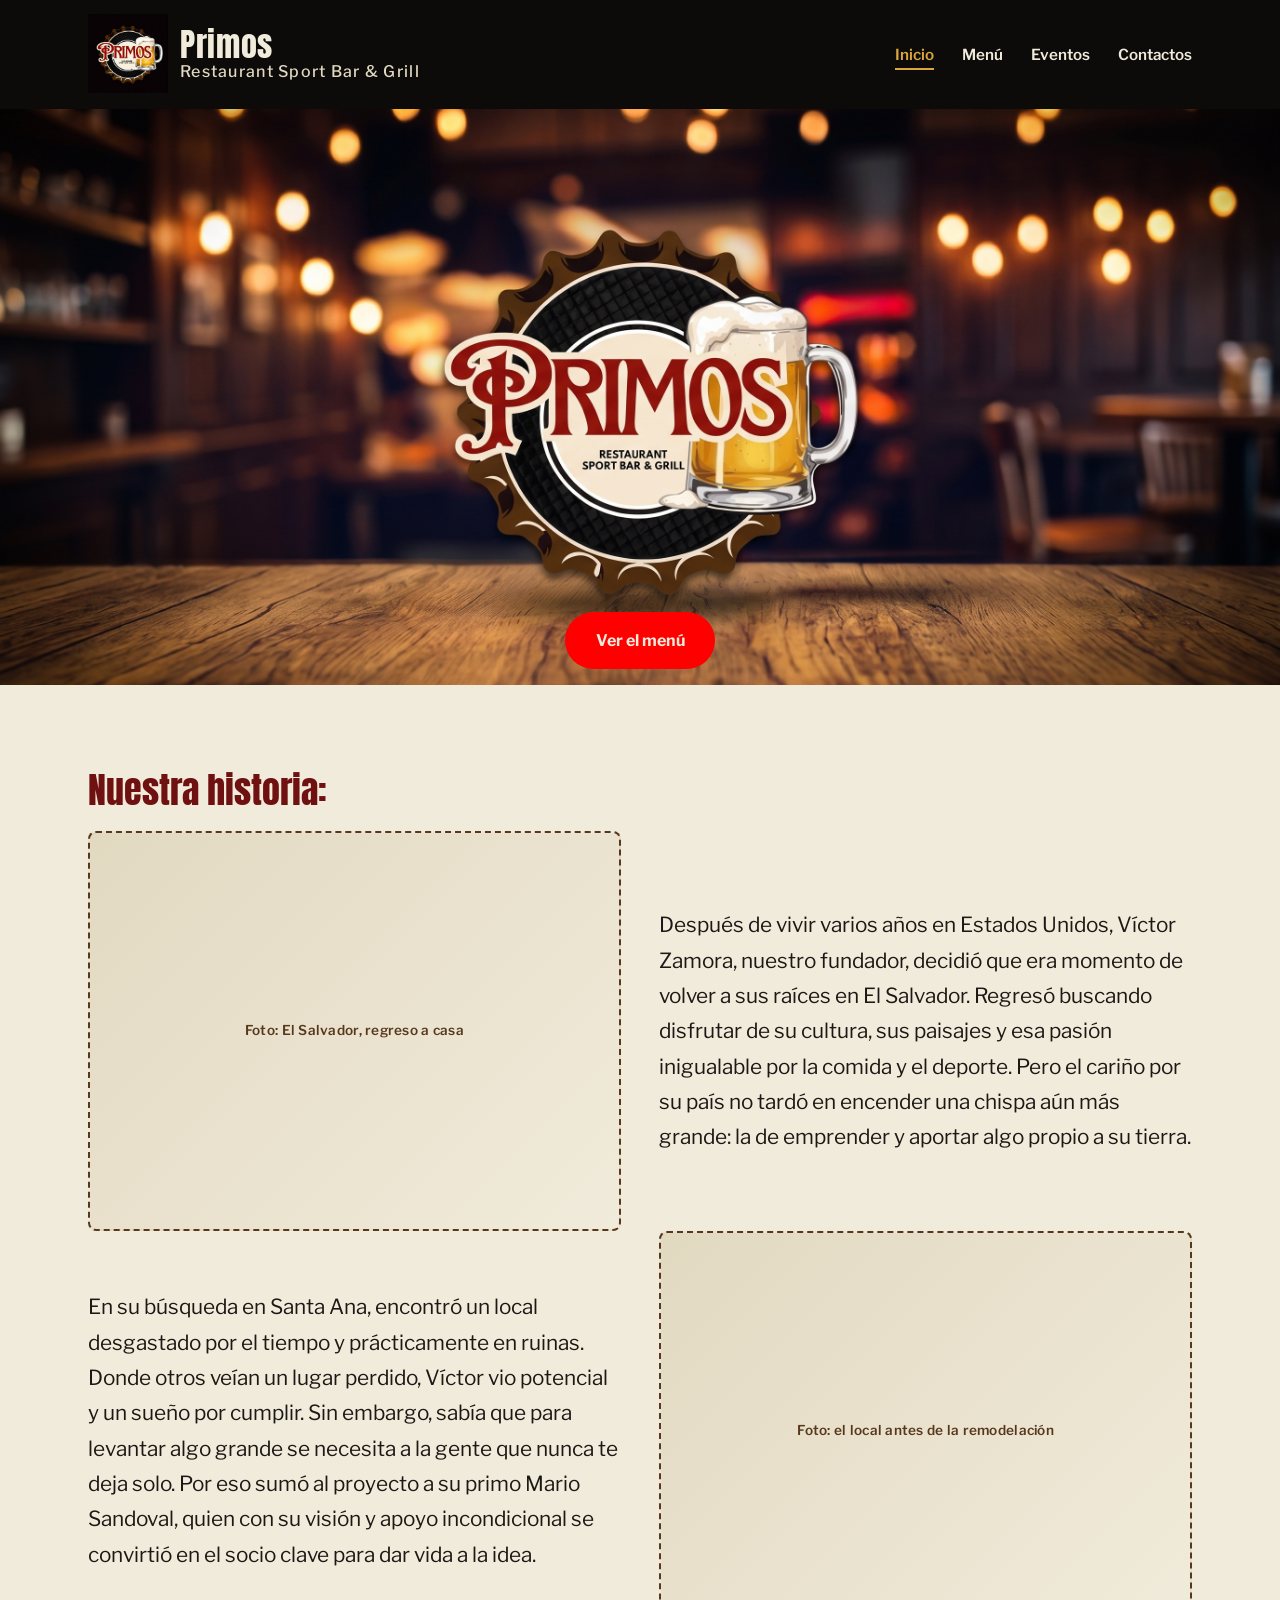
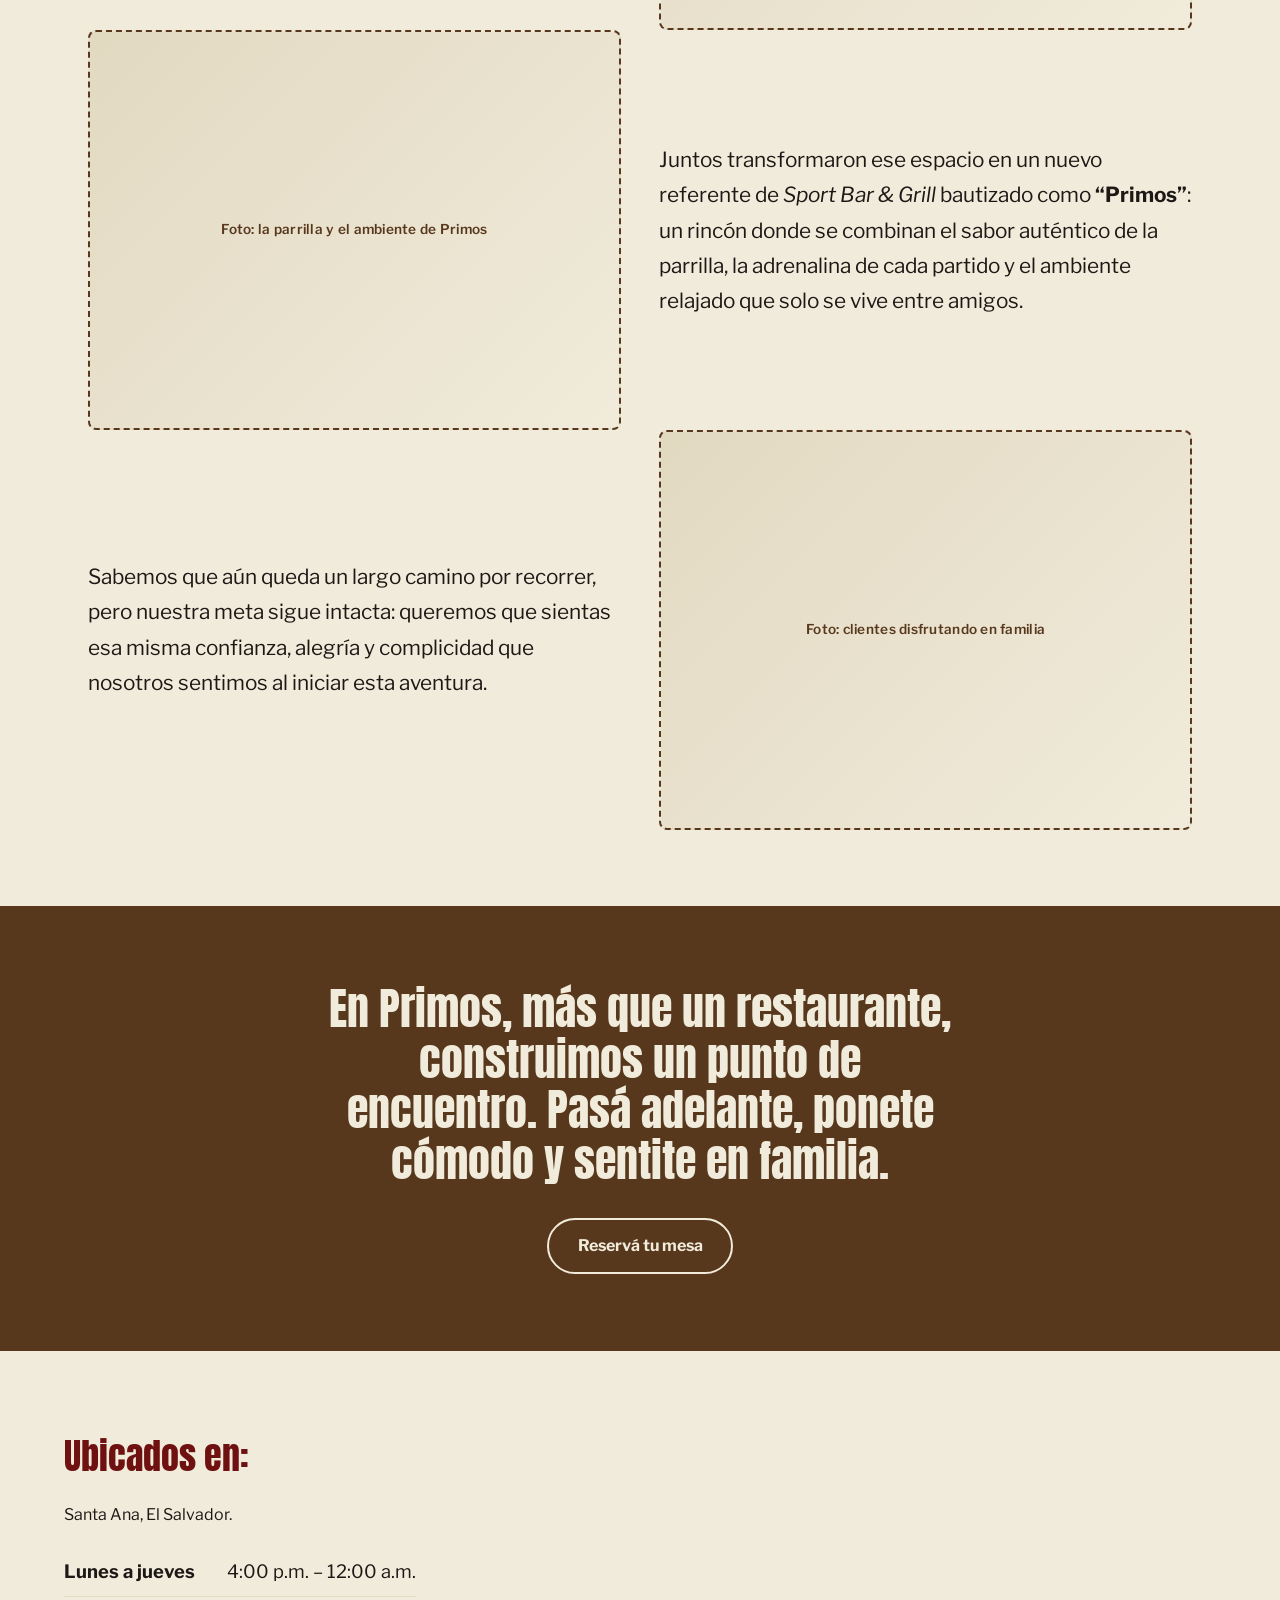
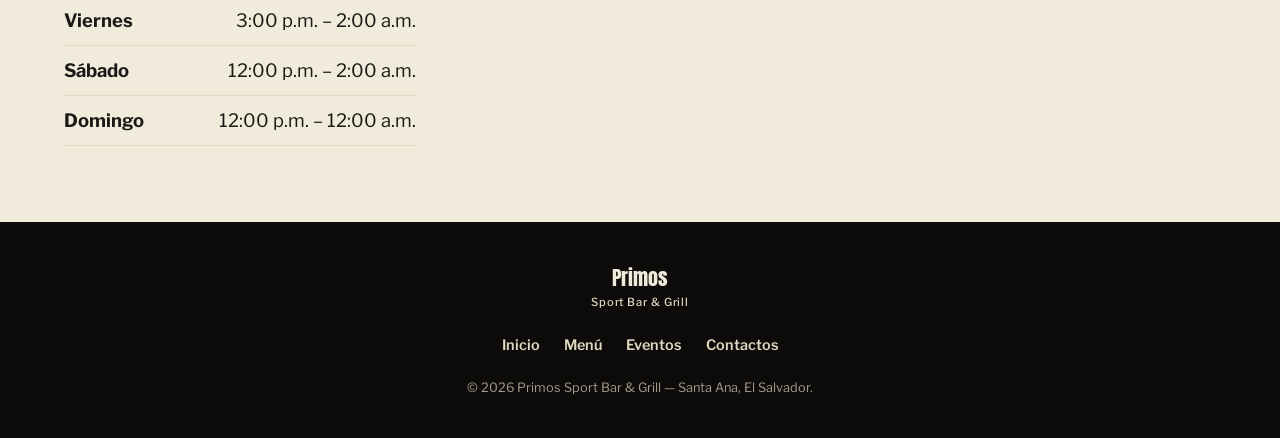
==== commit 013ec8e9: "Update index.html" ====
--- a/index.html
+++ b/index.html
@@ -53,7 +53,7 @@
           </div>
         </div>
         <div class="story__text">
-          <p>Después de vivir varios años en Estados Unidos, Víctor Zamora decidió que era momento de volver a sus raíces en El Salvador. Regresó buscando disfrutar de su cultura, sus paisajes y esa pasión inigualable por la comida y el deporte. Pero el cariño por su país no tardó en encender una chispa aún más grande: la de emprender y aportar algo propio a su tierra.</p>
+          <p>Después de vivir varios años en Estados Unidos, Víctor Zamora, nuestro fundador, decidió que era momento de volver a sus raíces en El Salvador. Regresó buscando disfrutar de su cultura, sus paisajes y esa pasión inigualable por la comida y el deporte. Pero el cariño por su país no tardó en encender una chispa aún más grande: la de emprender y aportar algo propio a su tierra.</p>
         </div>
       </article>
 
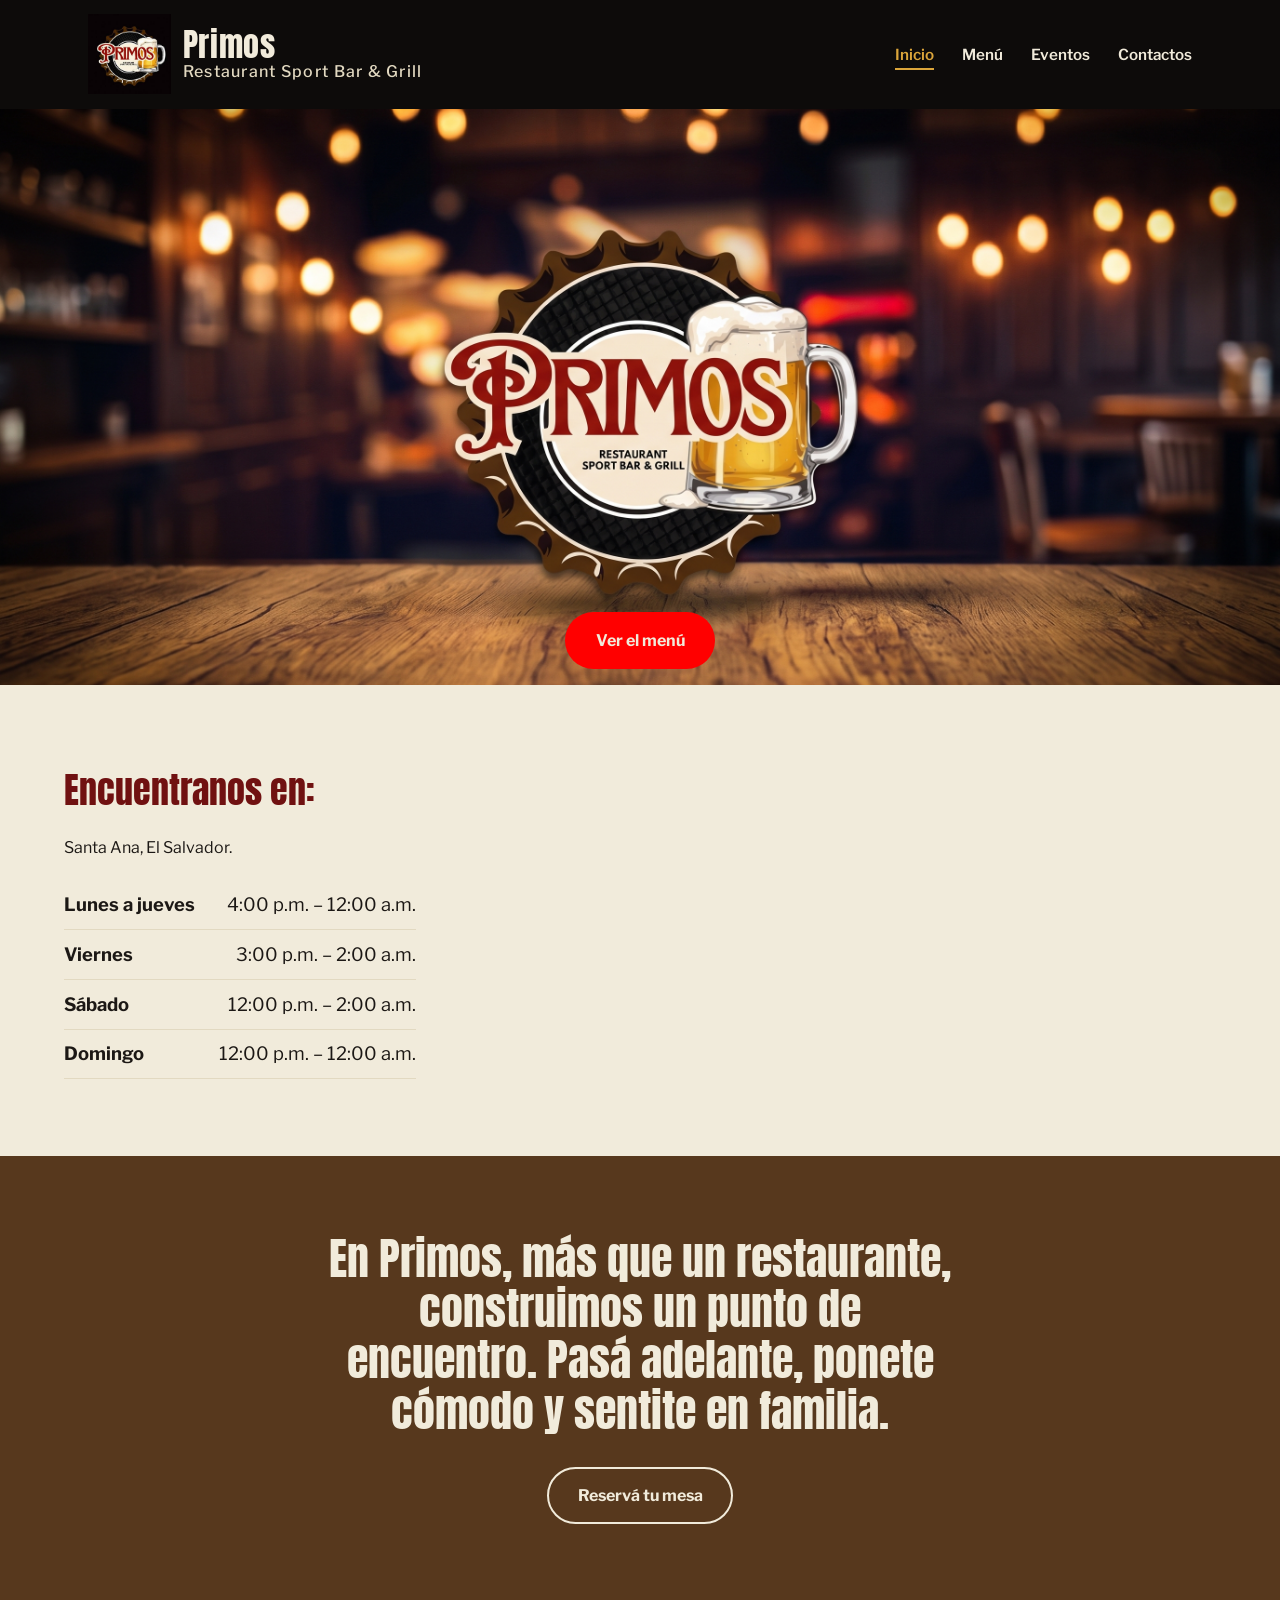
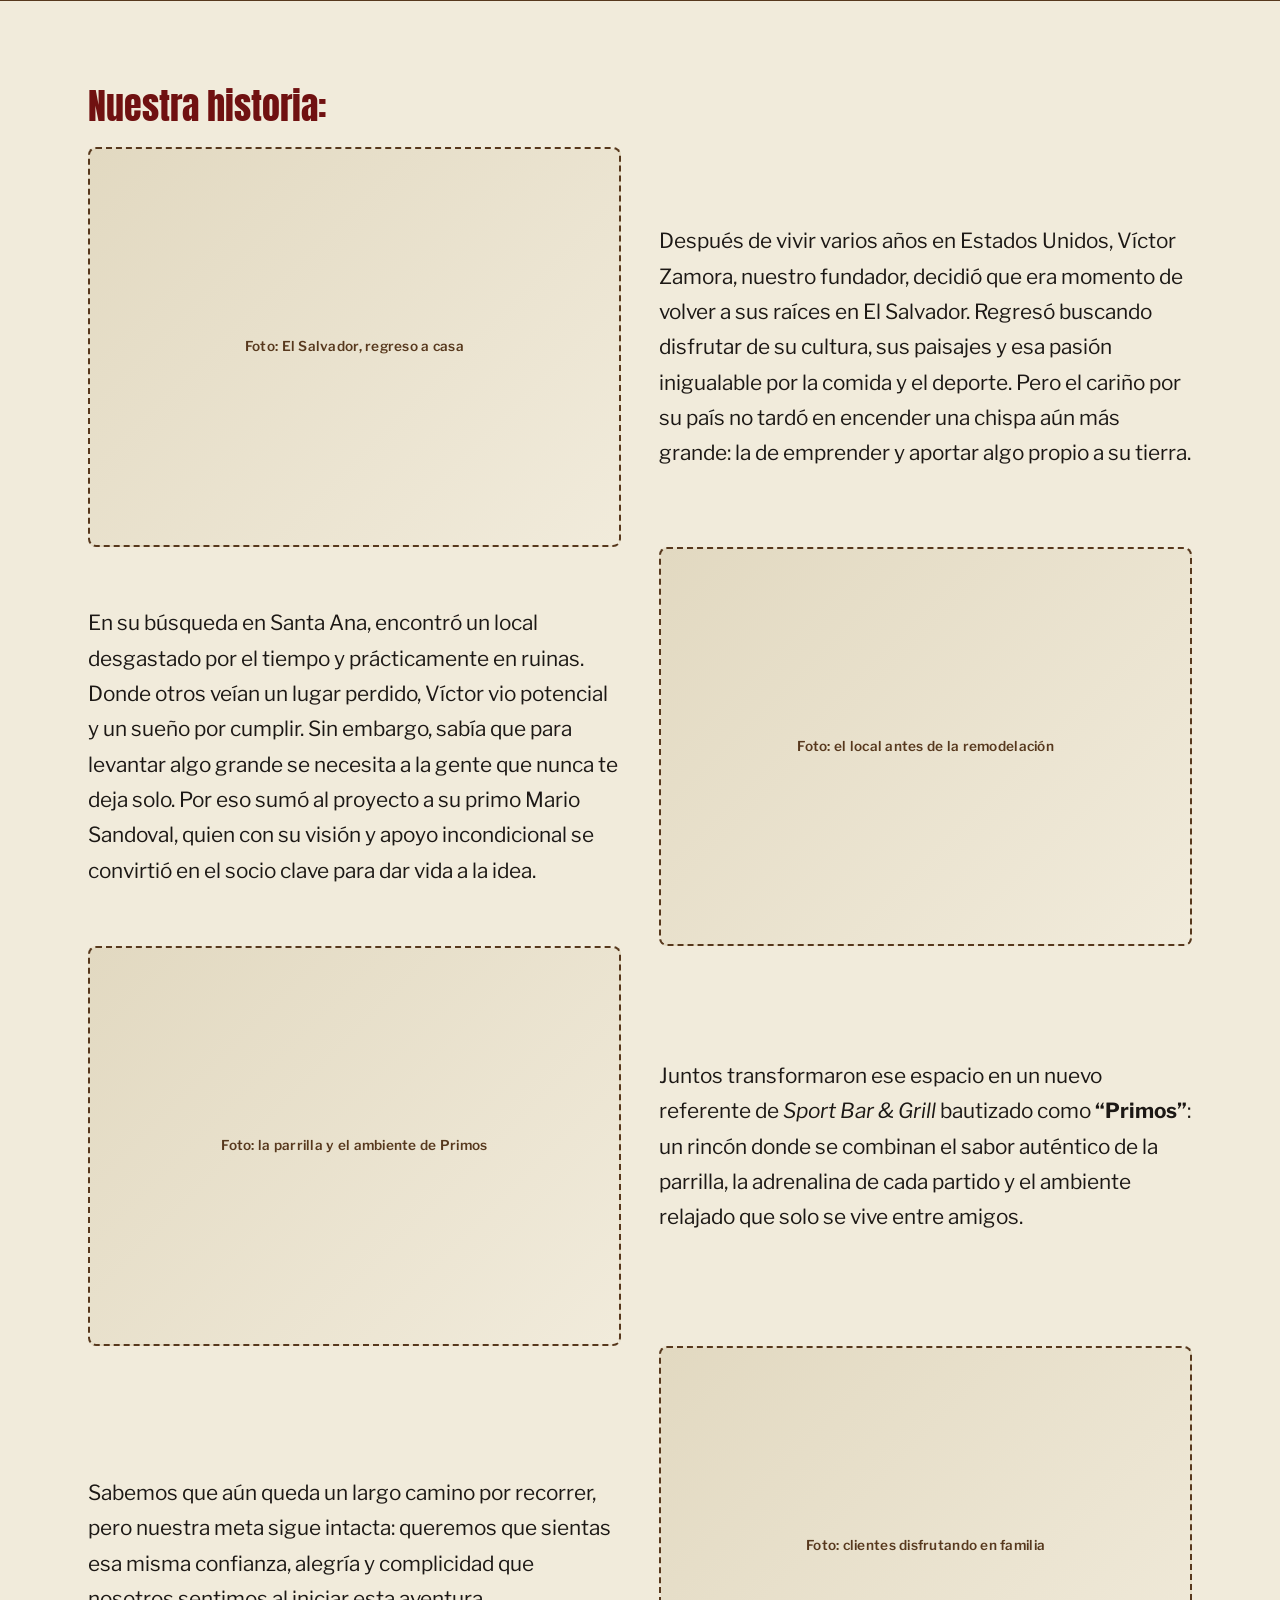
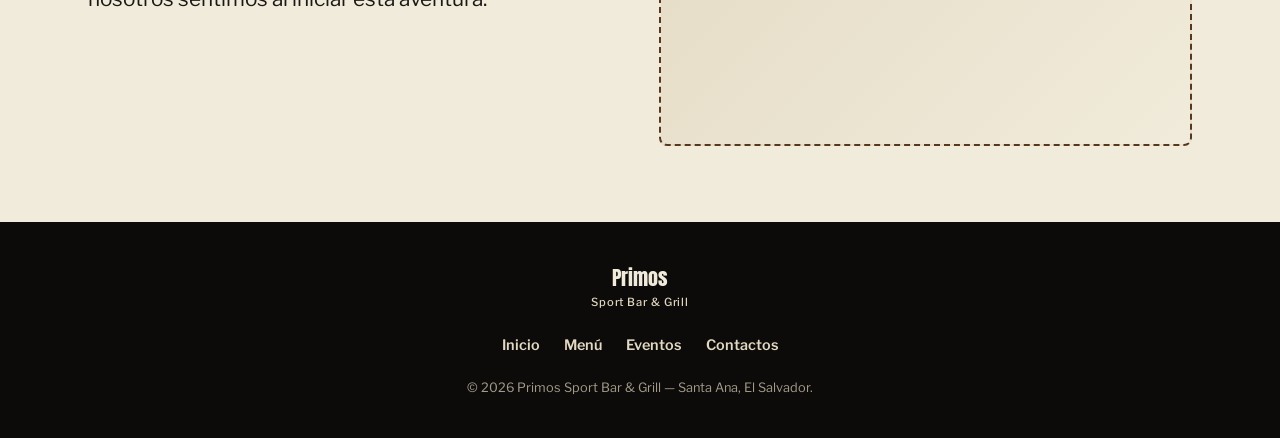
==== commit c2c48b7e: "update index" ====
--- a/index.html
+++ b/index.html
@@ -33,12 +33,57 @@
   </header>
 
   <main>
-
     <!-- ===================== HERO / PRIMERA LÍNEA EN GRANDE ===================== -->
     <section class="hero">
       <div class="hero__inner">
         <h1 class="visually-hidden">Primos Restaurant, Sport Bar &amp; Grill</h1>
         <a href="menu.html" class="btn btn--primary hero__cta">Ver el menú</a>
+      </div>
+    </section>
+
+    <!-- ===================== Ubicacion ===================== -->
+    <section class="location" aria-labelledby="ubicacion-titulo">
+      <div class="location__inner">
+        <div class="location__text">
+          <h2 id="ubicacion-titulo">Encuentranos en:</h2>
+          <p>Santa Ana, El Salvador.</p>
+          <dl class="hours">
+          <div class="hours__row">
+            <dt>Lunes a jueves</dt>
+              <dd><time>4:00 p.m.</time> – <time>12:00 a.m.</time></dd>
+          </div>
+          <div class="hours__row">
+            <dt>Viernes</dt>
+              <dd><time>3:00 p.m.</time> – <time>2:00 a.m.</time></dd>
+          </div>
+          <div class="hours__row">
+            <dt>Sábado</dt>
+              <dd><time>12:00 p.m.</time> – <time>2:00 a.m.</time></dd>
+          </div>
+          <div class="hours__row">
+            <dt>Domingo</dt>
+              <dd><time>12:00 p.m.</time> – <time>12:00 a.m.</time></dd>
+          </div>
+          </dl>
+        </div>
+        <div class="location__map">
+          <!-- Mapa de referencia; se ajustará el punto exacto cuando se confirme la dirección final -->
+          <iframe
+            title="Ubicación de Primos Sport Bar & Grill en Santa Ana, El Salvador"
+            src="https://www.google.com/maps/embed?pb=!1m18!1m12!1m3!1d3871.67476784816!2d-89.57222852582801!3d13.97795429201928!2m3!1f0!2f0!3f0!3m2!1i1024!2i768!4f13.1!3m3!1m2!1s0x8f62e900625b435f%3A0x1574dca2bbc0689b!2sPRIMOS%20SPORT%20BAR%20%26%20GRILL!5e0!3m2!1ses-419!2sus!4v1790543238806!5m2!1ses-419!2sus" 
+            allowfullscreen
+            loading="lazy"
+            referrerpolicy="no-referrer-when-downgrade">
+          </iframe>
+        </div>
+      </div>
+    </section>
+
+    <!-- ===================== CIERRE / LLAMADA A LA ACCIÓN EN GRANDE ===================== -->
+    <section class="cta">
+      <div class="cta__inner">
+        <p class="cta__line">En Primos, más que un restaurante, construimos un punto de encuentro. Pasá adelante, ponete cómodo y sentite en familia.</p>
+        <a href="contactos.html" class="btn btn--ghost">Reservá tu mesa</a>
       </div>
     </section>
 
@@ -92,52 +137,6 @@
 
     </section>
 
-    <!-- ===================== CIERRE / LLAMADA A LA ACCIÓN EN GRANDE ===================== -->
-    <section class="cta">
-      <div class="cta__inner">
-        <p class="cta__line">En Primos, más que un restaurante, construimos un punto de encuentro. Pasá adelante, ponete cómodo y sentite en familia.</p>
-        <a href="contactos.html" class="btn btn--ghost">Reservá tu mesa</a>
-      </div>
-    </section>
-
-    <!-- ===================== UBICACIÓN ===================== -->
-    <section class="location" aria-labelledby="ubicacion-titulo">
-      <div class="location__inner">
-        <div class="location__text">
-          <h2 id="ubicacion-titulo">Ubicados en:</h2>
-          <p>Santa Ana, El Salvador.</p>
-          <dl class="hours">
-          <div class="hours__row">
-            <dt>Lunes a jueves</dt>
-              <dd><time>4:00 p.m.</time> – <time>12:00 a.m.</time></dd>
-          </div>
-          <div class="hours__row">
-            <dt>Viernes</dt>
-              <dd><time>3:00 p.m.</time> – <time>2:00 a.m.</time></dd>
-          </div>
-          <div class="hours__row">
-            <dt>Sábado</dt>
-              <dd><time>12:00 p.m.</time> – <time>2:00 a.m.</time></dd>
-          </div>
-          <div class="hours__row">
-            <dt>Domingo</dt>
-              <dd><time>12:00 p.m.</time> – <time>12:00 a.m.</time></dd>
-          </div>
-          </dl>
-        </div>
-        <div class="location__map">
-          <!-- Mapa de referencia; se ajustará el punto exacto cuando se confirme la dirección final -->
-          <iframe
-            title="Ubicación de Primos Sport Bar & Grill en Santa Ana, El Salvador"
-            src="https://www.google.com/maps/embed?pb=!1m18!1m12!1m3!1d3871.67476784816!2d-89.57222852582801!3d13.97795429201928!2m3!1f0!2f0!3f0!3m2!1i1024!2i768!4f13.1!3m3!1m2!1s0x8f62e900625b435f%3A0x1574dca2bbc0689b!2sPRIMOS%20SPORT%20BAR%20%26%20GRILL!5e0!3m2!1ses-419!2sus!4v1790543238806!5m2!1ses-419!2sus" 
-            allowfullscreen
-            loading="lazy"
-            referrerpolicy="no-referrer-when-downgrade">
-          </iframe>
-        </div>
-      </div>
-    </section>
-
   </main>
 
   <!-- ===================== PIE DE PÁGINA ===================== -->
--- a/css/styles.css
+++ b/css/styles.css
@@ -179,6 +179,68 @@
 }
 
 /* =========================================================
+   UBICACIÓN
+   ========================================================= */
+.location {
+  padding: var(--gap-section) 1.5rem;
+  background: var(--parchment);
+}
+
+.location__inner {
+  max-width: var(--max-width);
+  margin: 0 auto;
+  display: flex;
+  gap: var(--gap-inner);
+  align-items: stretch;
+  flex-wrap: wrap;
+}
+
+.location__text,
+.location__map {
+  flex: 1 1 20rem;
+  min-width: 0;
+}
+
+.location__text h2 {
+  font-family: var(--font-display);
+  font-weight: 400;
+  font-size: clamp(1.75rem, 4vw, 2.25rem);
+  margin: 0 0 0.75rem;
+  color: var(--flame-dark);
+}
+
+.hours {
+  margin: 1.25rem 0 0;
+}
+
+.hours__row {
+  display: flex;
+  justify-content: space-between;
+  gap: 1rem;
+  padding: 0.6rem 0; 
+  border-bottom: 1px solid var(--parchment-dim);
+  max-width: 22rem;
+}
+
+.hours__row dt {
+  font-weight: 700;
+  font-size: 1.15rem;   
+}
+
+.hours__row dd {
+  margin: 0;
+  color: var(--charcoal-soft);
+  font-size: 1.15rem;   
+}
+.location__map iframe {
+  width: 100%;
+  height: 100%;
+  min-height: 18rem;
+  border: 0;
+  border-radius: 0.5rem;
+}
+
+/* =========================================================
    HERO
    ========================================================= */
 .hero {
@@ -205,68 +267,6 @@
 }
 
 /* =========================================================
-   HISTORIA — filas alternadas de texto e imagen
-   ========================================================= */
-.story {
-  max-width: var(--max-width);
-  margin: 0 auto;
-  padding: var(--gap-section) 1.5rem;
-  display: flex;
-  flex-direction: column;
-  gap: 0;
-}
-
-.story__title {
-  font-family: var(--font-display);
-  font-weight: 400;
-  font-size: clamp(1.75rem, 4vw, 2.25rem);
-  margin: 0 0 0.75rem;
-  color: var(--flame-dark);
-}
-
-.story__row {
-  display: flex;
-  align-items: center;
-  gap: var(--gap-inner);
-}
-
-.story__row--reverse {
-  flex-direction: row-reverse;
-}
-
-.story__media,
-.story__text {
-  flex: 1 1 0;
-  min-width: 0;
-}
-
-.story__photo-slot {
-  aspect-ratio: 4 / 3;
-  border-radius: 0.5rem;
-  border: 2px dashed var(--field);
-  background: linear-gradient(135deg, var(--parchment-dim), var(--parchment));
-  display: flex;
-  align-items: center;
-  justify-content: center;
-  text-align: center;
-  padding: 1.5rem;
-}
-
-.story__photo-slot span {
-  font-size: 0.85rem;
-  font-weight: 600;
-  color: var(--field);
-  letter-spacing: 0.02em;
-}
-
-.story__text p {
-  font-size: 1.3rem;
-  line-height: 1.7;
-  max-width: 34rem;
-  margin: 0;
-}
-
-/* =========================================================
    CIERRE / CALL TO ACTION
    ========================================================= */
 .cta {
@@ -290,30 +290,20 @@
   text-wrap: balance;
 }
 
-/* =========================================================
-   UBICACIÓN
-   ========================================================= */
-.location {
-  padding: var(--gap-section) 1.5rem;
-  background: var(--parchment);
-}
-
-.location__inner {
+
+/* =========================================================
+   HISTORIA — filas alternadas de texto e imagen
+   ========================================================= */
+.story {
   max-width: var(--max-width);
   margin: 0 auto;
-  display: flex;
-  gap: var(--gap-inner);
-  align-items: stretch;
-  flex-wrap: wrap;
-}
-
-.location__text,
-.location__map {
-  flex: 1 1 20rem;
-  min-width: 0;
-}
-
-.location__text h2 {
+  padding: var(--gap-section) 1.5rem;
+  display: flex;
+  flex-direction: column;
+  gap: 0;
+}
+
+.story__title {
   font-family: var(--font-display);
   font-weight: 400;
   font-size: clamp(1.75rem, 4vw, 2.25rem);
@@ -321,35 +311,46 @@
   color: var(--flame-dark);
 }
 
-.hours {
-  margin: 1.25rem 0 0;
-}
-
-.hours__row {
-  display: flex;
-  justify-content: space-between;
-  gap: 1rem;
-  padding: 0.6rem 0; 
-  border-bottom: 1px solid var(--parchment-dim);
-  max-width: 22rem;
-}
-
-.hours__row dt {
-  font-weight: 700;
-  font-size: 1.15rem;   
-}
-
-.hours__row dd {
-  margin: 0;
-  color: var(--charcoal-soft);
-  font-size: 1.15rem;   
-}
-.location__map iframe {
-  width: 100%;
-  height: 100%;
-  min-height: 18rem;
-  border: 0;
+.story__row {
+  display: flex;
+  align-items: center;
+  gap: var(--gap-inner);
+}
+
+.story__row--reverse {
+  flex-direction: row-reverse;
+}
+
+.story__media,
+.story__text {
+  flex: 1 1 0;
+  min-width: 0;
+}
+
+.story__photo-slot {
+  aspect-ratio: 4 / 3;
   border-radius: 0.5rem;
+  border: 2px dashed var(--field);
+  background: linear-gradient(135deg, var(--parchment-dim), var(--parchment));
+  display: flex;
+  align-items: center;
+  justify-content: center;
+  text-align: center;
+  padding: 1.5rem;
+}
+
+.story__photo-slot span {
+  font-size: 0.85rem;
+  font-weight: 600;
+  color: var(--field);
+  letter-spacing: 0.02em;
+}
+
+.story__text p {
+  font-size: 1.3rem;
+  line-height: 1.7;
+  max-width: 34rem;
+  margin: 0;
 }
 
 /* =========================================================
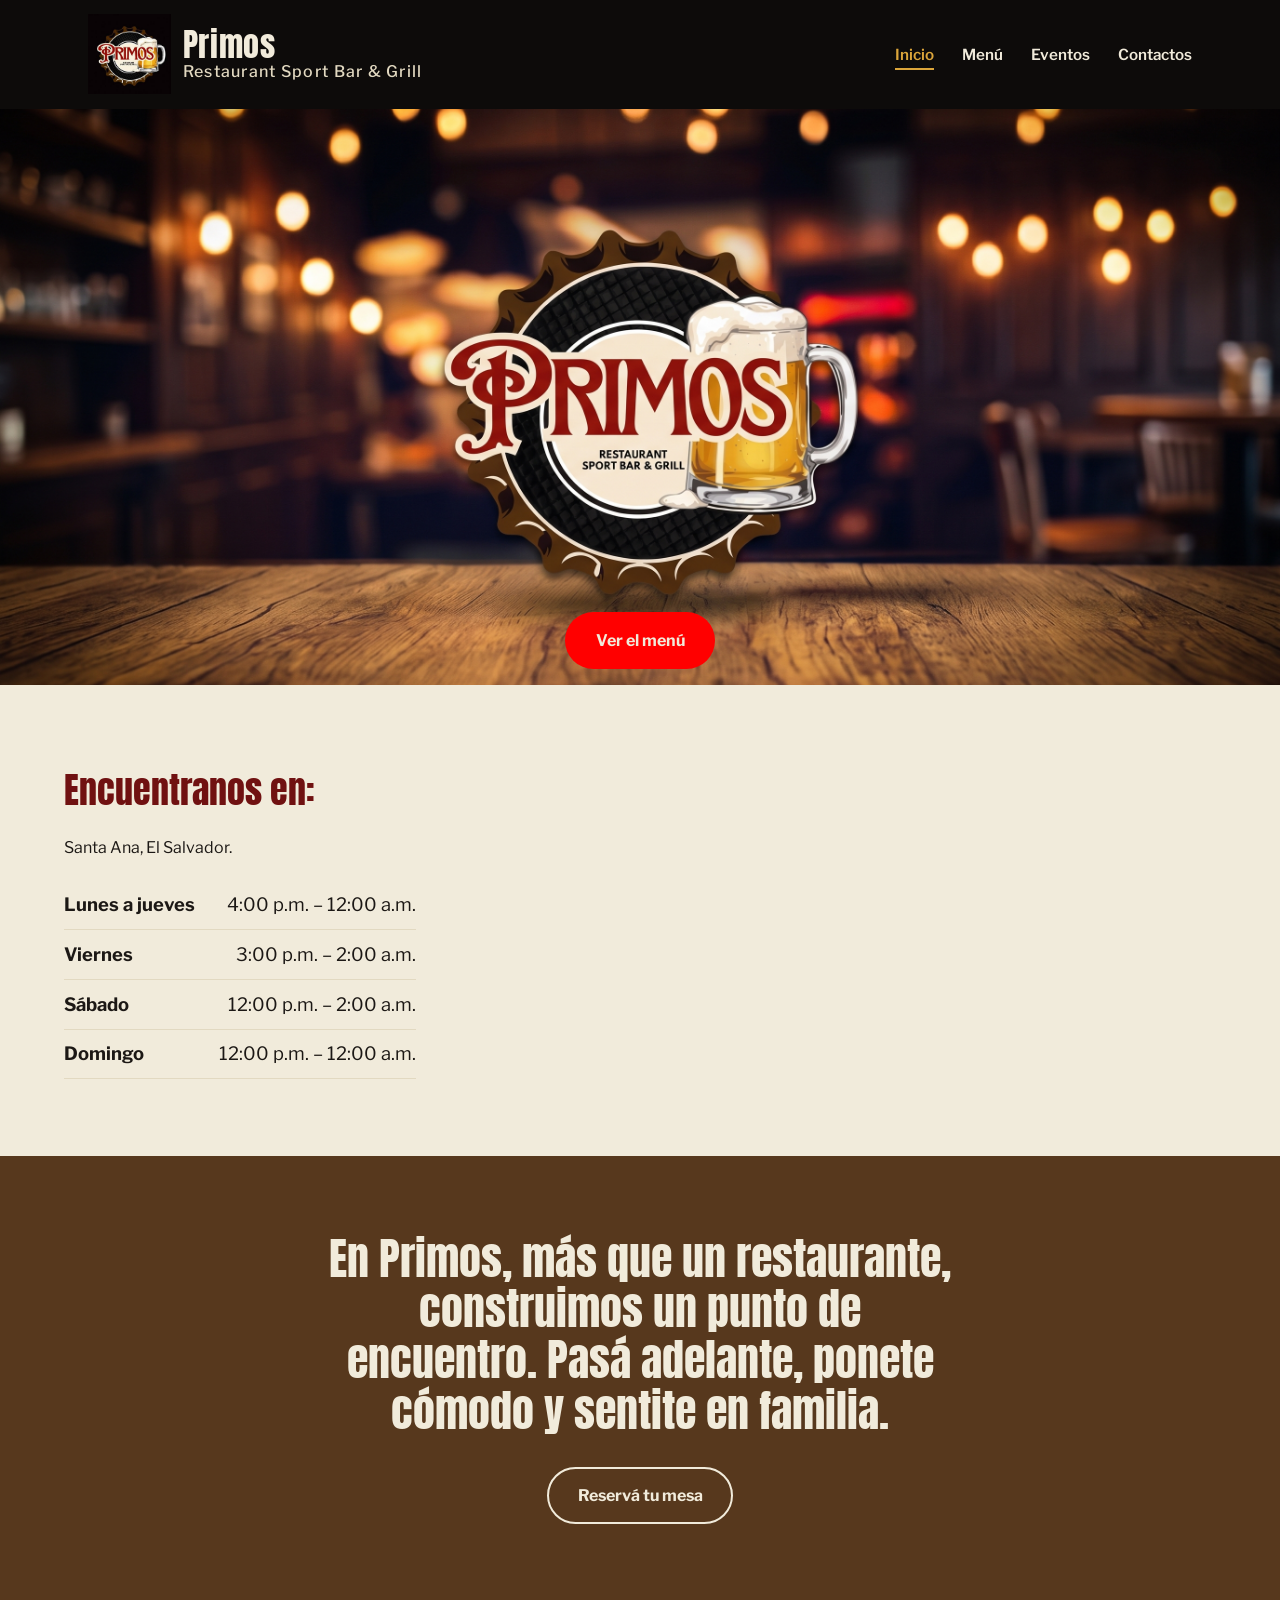
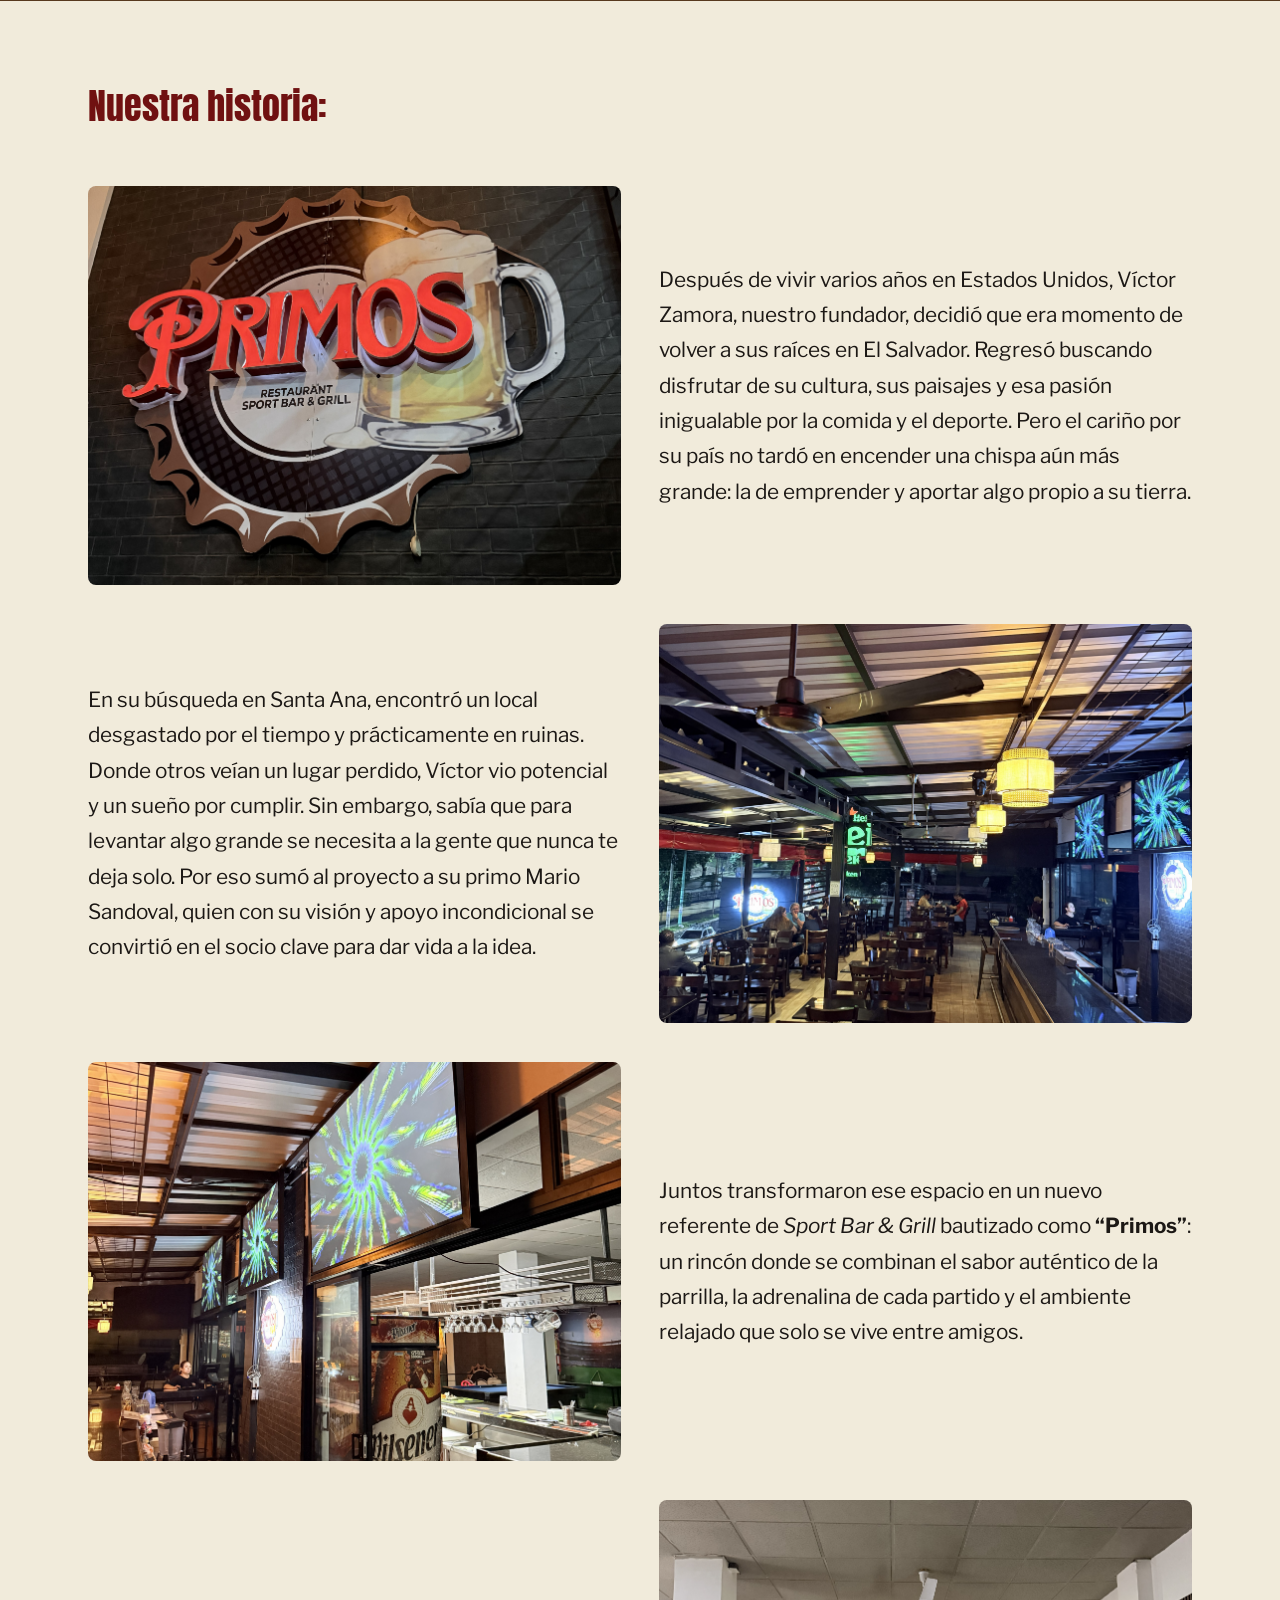
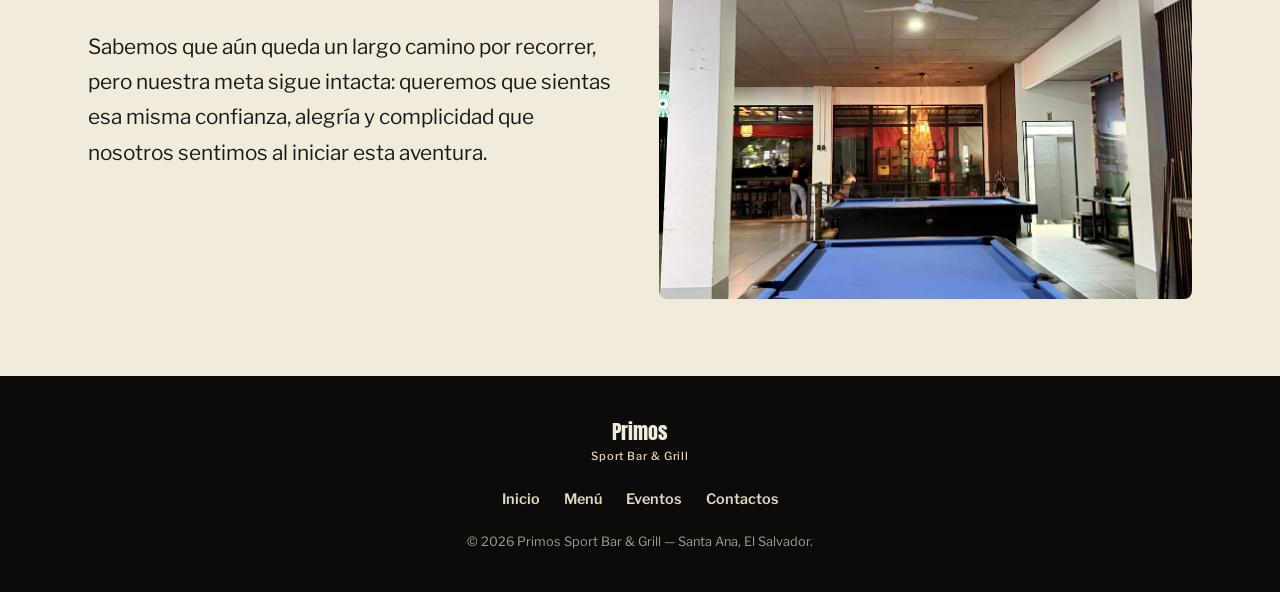
==== commit f3ea7b4c: "Index y css menu update" ====
--- a/index.html
+++ b/index.html
@@ -13,10 +13,8 @@
   <!-- ===================== ENCABEZADO Y NAVEGACIÓN ===================== -->
   <header class="site-header">
     <div class="site-header__inner">
-
-      <!-- Espacio reservado para el logo definitivo del restaurante -->
       <a href="index.html" class="logo-slot" aria-label="Primos Sport Bar & Grill, ir al inicio">
-           <img src="img/primos_logos.jpg" alt="LOGO" class="logo-slot__img">
+           <img src="img/primos_logos.jpg" alt="Logo de Primos" class="logo-slot__img">
         <span class="logo-slot__wordmark">Primos<span class="logo-slot__tag"> Restaurant Sport Bar &amp; Grill</span></span>
       </a>
 
@@ -88,14 +86,12 @@
     </section>
 
     <!-- ===================== HISTORIA: PÁRRAFOS CON IMAGEN AL LADO ===================== -->
-    <section class="story" aria-label="Historia de Primos">
+    <section class="story" aria-label="historia-titulo">
       <h2 id="historia-titulo" class="story__title">Nuestra historia:</h2>
 
       <article class="story__row">
-        <div class="story__media" aria-hidden="true">
-          <div class="story__photo-slot">
-            <span>Foto: El Salvador, regreso a casa</span>
-          </div>
+       <div class="story__media">
+          <img class="story__img" src="img/pared_logo.jpg" alt="Logo en la pared" loading="lazy">
         </div>
         <div class="story__text">
           <p>Después de vivir varios años en Estados Unidos, Víctor Zamora, nuestro fundador, decidió que era momento de volver a sus raíces en El Salvador. Regresó buscando disfrutar de su cultura, sus paisajes y esa pasión inigualable por la comida y el deporte. Pero el cariño por su país no tardó en encender una chispa aún más grande: la de emprender y aportar algo propio a su tierra.</p>
@@ -103,10 +99,8 @@
       </article>
 
       <article class="story__row story__row--reverse">
-        <div class="story__media" aria-hidden="true">
-          <div class="story__photo-slot">
-            <span>Foto: el local antes de la remodelación</span>
-          </div>
+        <div class="story__media">
+          <img class="story__img" src="img/mesas.jpg" alt="Mesas" loading="lazy">
         </div>
         <div class="story__text">
           <p>En su búsqueda en Santa Ana, encontró un local desgastado por el tiempo y prácticamente en ruinas. Donde otros veían un lugar perdido, Víctor vio potencial y un sueño por cumplir. Sin embargo, sabía que para levantar algo grande se necesita a la gente que nunca te deja solo. Por eso sumó al proyecto a su primo Mario Sandoval, quien con su visión y apoyo incondicional se convirtió en el socio clave para dar vida a la idea.</p>
@@ -114,10 +108,8 @@
       </article>
 
       <article class="story__row">
-        <div class="story__media" aria-hidden="true">
-          <div class="story__photo-slot">
-            <span>Foto: la parrilla y el ambiente de Primos</span>
-          </div>
+        <div class="story__media">
+          <img class="story__img" src="img/barra.jpg" alt="Barra" loading="lazy">
         </div>
         <div class="story__text">
           <p>Juntos transformaron ese espacio en un nuevo referente de <em>Sport Bar &amp; Grill</em> bautizado como <strong>“Primos”</strong>: un rincón donde se combinan el sabor auténtico de la parrilla, la adrenalina de cada partido y el ambiente relajado que solo se vive entre amigos.</p>
@@ -125,10 +117,8 @@
       </article>
 
       <article class="story__row story__row--reverse">
-        <div class="story__media" aria-hidden="true">
-          <div class="story__photo-slot">
-            <span>Foto: clientes disfrutando en familia</span>
-          </div>
+        <div class="story__media">
+          <img class="story__img" src="img/billar.jpg" alt="Mesas de billar" loading="lazy">
         </div>
         <div class="story__text">
           <p>Sabemos que aún queda un largo camino por recorrer, pero nuestra meta sigue intacta: queremos que sientas esa misma confianza, alegría y complicidad que nosotros sentimos al iniciar esta aventura.</p>
--- a/css/styles.css
+++ b/css/styles.css
@@ -22,7 +22,6 @@
   --max-width: 72rem;
 }
 
-/* ---------- Reinicio básico ---------- */
 * {
   box-sizing: border-box;
 }
@@ -42,6 +41,13 @@
 img {
   max-width: 100%;
   display: block;
+}
+
+.story__img {
+  width: 100%;
+  aspect-ratio: 4 / 3;
+  object-fit: cover;
+  border-radius: 0.5rem;
 }
 
 a {
@@ -300,7 +306,7 @@
   padding: var(--gap-section) 1.5rem;
   display: flex;
   flex-direction: column;
-  gap: 0;
+  gap: var(--gap-inner);
 }
 
 .story__title {
@@ -325,25 +331,6 @@
 .story__text {
   flex: 1 1 0;
   min-width: 0;
-}
-
-.story__photo-slot {
-  aspect-ratio: 4 / 3;
-  border-radius: 0.5rem;
-  border: 2px dashed var(--field);
-  background: linear-gradient(135deg, var(--parchment-dim), var(--parchment));
-  display: flex;
-  align-items: center;
-  justify-content: center;
-  text-align: center;
-  padding: 1.5rem;
-}
-
-.story__photo-slot span {
-  font-size: 0.85rem;
-  font-weight: 600;
-  color: var(--field);
-  letter-spacing: 0.02em;
 }
 
 .story__text p {
@@ -441,3 +428,16 @@
     height: 24rem;
   }
 }
+
+/* Encabezado compartido: el logo y la navegación caben en teléfonos. */
+@media (max-width: 700px) {
+  .logo-slot { min-width: 0; }
+  .logo-slot__img { height: 3.5rem; }
+  .logo-slot__wordmark { font-size: 1.75rem; text-align: left; }
+  .logo-slot__tag { font-size: .7rem; line-height: 1.4; }
+  .main-nav { width: 100%; }
+  .main-nav ul { gap: 1rem; }
+  .main-nav a { font-size: .85rem; }
+}
+/* Las anclas de Inicio quedan visibles debajo del encabezado. */
+#ubicacion-titulo { scroll-margin-top: 180px; }
